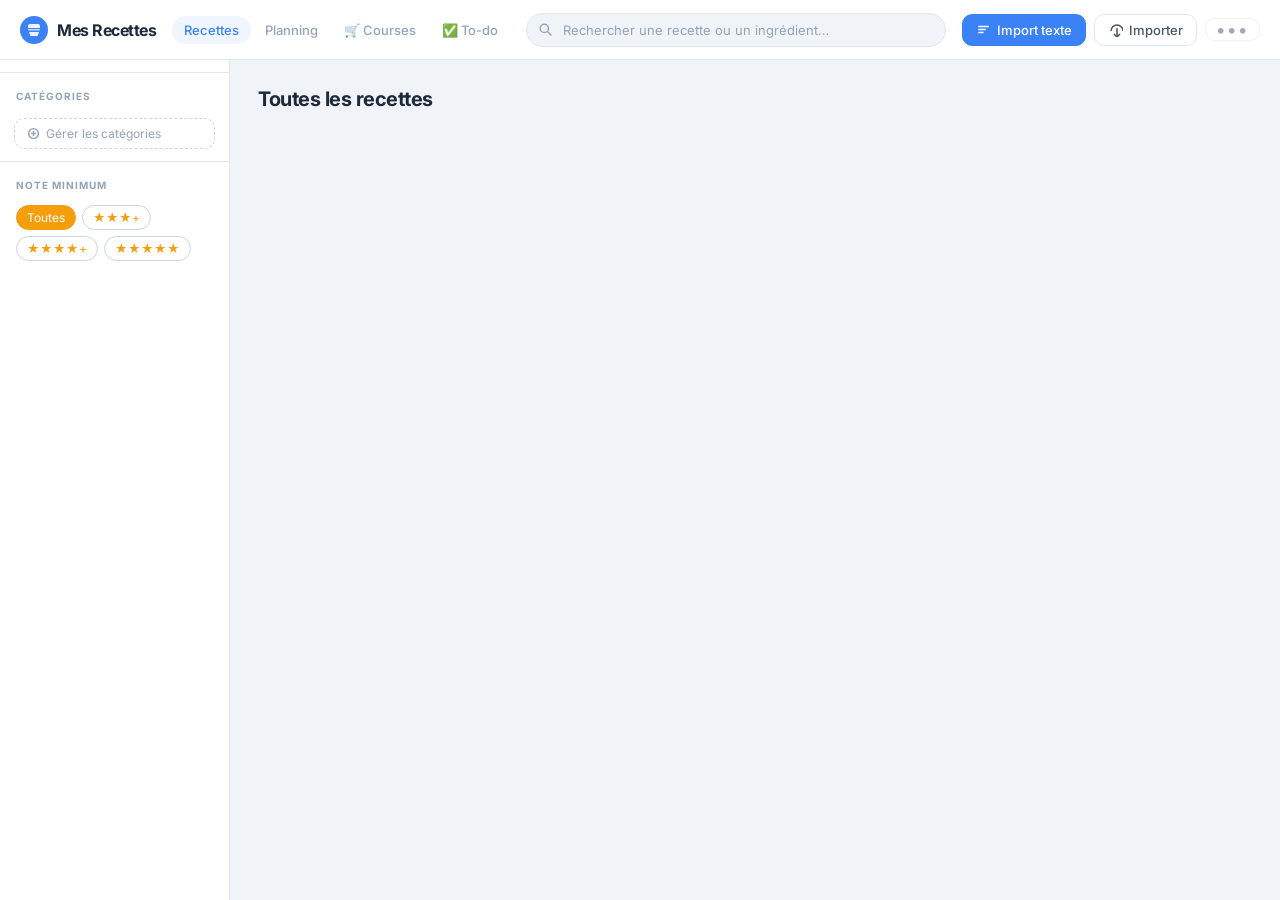
==== index.html @ 0745db47 "p" ====
<!DOCTYPE html>
<html lang="fr">
<head>
  <meta charset="UTF-8">
  <meta name="viewport" content="width=device-width, initial-scale=1.0, maximum-scale=1.0">
  <title>Mes Recettes</title>
  <link rel="icon" href="data:image/svg+xml,<svg xmlns='http://www.w3.org/2000/svg' viewBox='0 0 100 100'><text y='.9em' font-size='90'>🍪</text></svg>">
  <link rel="manifest" href="manifest.json">
  <meta name="theme-color" content="#f97316">
  <meta name="apple-mobile-web-app-capable" content="yes">
  <meta name="apple-mobile-web-app-title" content="Mes Recettes">
  <link rel="preconnect" href="https://fonts.googleapis.com">
  <link rel="preconnect" href="https://fonts.gstatic.com" crossorigin>
  <link href="https://fonts.googleapis.com/css2?family=Inter:ital,wght@0,300;0,400;0,500;0,600;0,700;1,400&display=swap" rel="stylesheet">
  <link rel="stylesheet" href="style.css">
</head>
<body>

<!-- ═══════════ HEADER ═══════════ -->
<header class="header">
  <button class="hamburger" id="sidebar-toggle" aria-label="Menu">
    <span></span><span></span><span></span>
  </button>

  <div class="header-brand">
    <div class="brand-logo">
      <svg viewBox="0 0 28 28" fill="none" xmlns="http://www.w3.org/2000/svg">
        <circle cx="14" cy="14" r="14" fill="#3B82F6"/>
        <path d="M8 10c0-1.1.9-2 2-2h8a2 2 0 0 1 2 2v2H8v-2z" fill="white" opacity=".9"/>
        <rect x="8" y="13" width="12" height="1.5" rx=".75" fill="white" opacity=".7"/>
        <path d="M9 16h10l-1.5 4H10.5L9 16z" fill="white" opacity=".9"/>
      </svg>
    </div>
    <span class="brand-name">Mes Recettes</span>
  </div>

  <nav class="header-nav">
    <button class="nav-tab active" data-view="recipes">Recettes</button>
    <button class="nav-tab" data-view="planner">Planning</button>
    <button class="nav-tab" data-view="shop">🛒 Courses</button>
    <button class="nav-tab" data-view="todo">✅ To-do</button>
  </nav>

  <div class="header-search">
    <svg class="search-ico" viewBox="0 0 20 20" fill="none" stroke="currentColor" stroke-width="2"><circle cx="8.5" cy="8.5" r="5.5"/><line x1="13" y1="13" x2="18" y2="18"/></svg>
    <input type="text" id="search-input" placeholder="Rechercher une recette ou un ingrédient…" autocomplete="off">
    <button class="search-clear" id="search-clear">✕</button>
  </div>

  <div class="header-actions">
    <!-- DESKTOP : Import texte en premier plan -->
    <button class="hbtn hbtn-primary hbtn-desktop" id="text-import-btn" onclick="openImportTab('text')" title="Importer via texte">
      <svg viewBox="0 0 20 20" fill="none" stroke="currentColor" stroke-width="2"><line x1="3" y1="6" x2="17" y2="6"/><line x1="3" y1="10" x2="13" y2="10"/><line x1="3" y1="14" x2="10" y2="14"/></svg>
      <span class="hbtn-label">Import texte</span>
    </button>
    <!-- Importer URL (secondaire desktop) -->
    <button class="hbtn hbtn-ghost hbtn-desktop hbtn-secondary" id="import-btn" title="Importer une recette">
      <svg viewBox="0 0 20 20" fill="none" stroke="currentColor" stroke-width="2"><polyline points="8 16 12 20 16 16"/><line x1="12" y1="8" x2="12" y2="20"/><path d="M20 12a8 8 0 1 0-16 0"/></svg>
      <span class="hbtn-label">Importer</span>
    </button>
    <!-- Menu "…" regroupant Export / Cloud / Courses / +Recette -->
    <div class="hbtn-more-wrap" id="hbtn-more-wrap">
      <button class="hbtn hbtn-ghost hbtn-secondary" id="more-btn" onclick="toggleMoreMenu()" title="Plus d'options">
        •••
      </button>
      <div class="hbtn-more-menu" id="hbtn-more-menu">
        <button onclick="exportRecipes(); closeMoreMenu()">📤 Exporter</button>
        <button id="sync-btn" onclick="forceSyncToCloud(); closeMoreMenu()">☁️ ↑ Envoyer cloud</button>
        <button id="load-cloud-btn" onclick="forceLoadFromCloud(); closeMoreMenu()">☁️ ↓ Charger cloud</button>
        <button onclick="openShop(); closeMoreMenu()">🛒 Liste de courses</button>
        <button id="add-btn" onclick="openAdd(); closeMoreMenu()">➕ Nouvelle recette</button>
      </div>
    </div>
    <!-- Badge courses (visible partout) -->
    <span class="cart-badge-standalone" id="cart-badge"></span>
  </div>
</header>

<!-- ═══════════ APP BODY ═══════════ -->
<div class="app-body">

  <div class="sidebar-overlay" id="sidebar-overlay"></div>

  <!-- SIDEBAR -->
  <aside class="sidebar" id="sidebar">
    <div class="sidebar-inner">

      <!-- Navigation mobile uniquement -->
      <section class="sidebar-section sidebar-mobile-nav">
        <div class="sidebar-section-title">Navigation</div>
        <ul class="filter-list">
          <li class="filter-item mobile-nav-item active" data-mobile-view="recipes">
            <span>🍽️</span><span class="fi-name">Recettes</span>
          </li>
          <li class="filter-item mobile-nav-item" data-mobile-view="planner">
            <span>📅</span><span class="fi-name">Planning</span>
          </li>
          <li class="filter-item mobile-nav-item" data-mobile-view="shop">
            <span>🛒</span><span class="fi-name">Courses</span>
          </li>
          <li class="filter-item mobile-nav-item" data-mobile-view="todo">
            <span>✅</span><span class="fi-name">To-do</span>
          </li>
        </ul>
        <div class="sidebar-mobile-actions">
          <button class="sidebar-action-btn" id="mobile-import-btn">
            <svg viewBox="0 0 20 20" fill="none" stroke="currentColor" stroke-width="2"><polyline points="8 16 12 20 16 16"/><line x1="12" y1="8" x2="12" y2="20"/><path d="M20 12a8 8 0 1 0-16 0"/></svg>
            Importer des recettes
          </button>
          <button class="sidebar-action-btn" id="mobile-export-btn">
            <svg viewBox="0 0 20 20" fill="none" stroke="currentColor" stroke-width="2"><polyline points="8 4 12 0 16 4"/><line x1="12" y1="0" x2="12" y2="12"/><path d="M20 12v6a2 2 0 0 1-2 2H2a2 2 0 0 1-2-2v-6"/></svg>
            Exporter mes recettes
          </button>
        </div>
      </section>

      <section class="sidebar-section">
        <div class="sidebar-section-title">Catégories</div>
        <ul class="filter-list" id="cat-list"></ul>
        <button class="manage-cats-btn" id="manage-cats-btn">
          <svg viewBox="0 0 16 16" fill="none" stroke="currentColor" stroke-width="1.8"><circle cx="8" cy="8" r="6"/><line x1="8" y1="5" x2="8" y2="11"/><line x1="5" y1="8" x2="11" y2="8"/></svg>
          Gérer les catégories
        </button>
      </section>

      <section class="sidebar-section" id="tags-section" style="display:none">
        <div class="sidebar-section-title">Tags</div>
        <div class="tag-cloud" id="tag-cloud"></div>
      </section>

      <section class="sidebar-section">
        <div class="sidebar-section-title">Note minimum</div>
        <div class="rating-filter" id="rating-filter">
          <button class="rf-btn active" data-min="0">Toutes</button>
          <button class="rf-btn" data-min="3">★★★+</button>
          <button class="rf-btn" data-min="4">★★★★+</button>
          <button class="rf-btn" data-min="5">★★★★★</button>
        </div>
      </section>

    </div>
  </aside>

  <!-- MAIN -->
  <main class="main" id="main">

    <div id="view-recipes">
      <div class="quick-filter-strip" id="quick-filter-strip"></div>
      <div class="main-topbar">
        <h2 id="page-title">Toutes les recettes</h2>
        <span class="results-info" id="results-info"></span>
      </div>
      <div class="recipe-grid" id="grid"></div>
    </div>

    <div id="view-planner" style="display:none">
      <div class="planner-topbar">
        <button class="planner-nav-btn" id="planner-prev">‹</button>
        <h2 id="planner-week-label"></h2>
        <button class="planner-nav-btn" id="planner-next">›</button>
        <button class="btn btn-sm btn-ghost" id="planner-today">Aujourd'hui</button>
      </div>
      <div class="planner-scroll">
        <div class="planner-grid" id="planner-grid"></div>
      </div>
    </div>

    <!-- VUE LISTE DE COURSES -->
    <div id="view-shop" style="display:none">
      <div class="main-topbar shop-topbar">
        <h2>🛒 Liste de courses</h2>
        <div class="shop-topbar-actions">
          <button class="btn btn-sm btn-danger-ghost" onclick="deleteCheckedShopItems()">🗑️ Cochés</button>
          <button class="btn btn-sm btn-outline" onclick="openShopping()">📋 Depuis recettes</button>
        </div>
      </div>
      <div class="shop-add-row">
        <input type="text" id="shop-add-input" placeholder="Ajouter un article…" autocomplete="off">
        <select id="shop-add-aisle" class="shop-aisle-select">
          <option value="auto">🔍 Auto</option>
        </select>
        <button class="btn btn-primary" onclick="addShopItem()">Ajouter</button>
      </div>
      <div id="shop-items-list"></div>
    </div>

    <!-- VUE TO-DO PARTAGÉE -->
    <!-- VUE RÉGLAGES -->
    <div id="view-settings" style="display:none">
      <div class="main-topbar"><h2>Réglages</h2></div>
      <div class="settings-view">

        <div class="settings-section">
          <div class="settings-section-title">Recettes</div>
          <button class="settings-row" onclick="openImportTab('url')">
            <span class="settings-row-icon">🔗</span>
            <span class="settings-row-text">
              <span class="settings-row-label">Importer via URL</span>
              <span class="settings-row-desc">Instagram, sites de recettes…</span>
            </span>
            <span class="settings-row-arrow">›</span>
          </button>
          <button class="settings-row" onclick="openImportTab('text')">
            <span class="settings-row-icon">📋</span>
            <span class="settings-row-text">
              <span class="settings-row-label">Importer via texte</span>
              <span class="settings-row-desc">Coller une recette manuellement</span>
            </span>
            <span class="settings-row-arrow">›</span>
          </button>
          <button class="settings-row" onclick="openImportTab('todo')">
            <span class="settings-row-icon">📌</span>
            <span class="settings-row-text">
              <span class="settings-row-label">À importer</span>
              <span class="settings-row-desc">URLs sauvegardées pour plus tard</span>
            </span>
            <span class="settings-row-arrow">›</span>
          </button>
          <button class="settings-row" onclick="exportRecipes()">
            <span class="settings-row-icon">📤</span>
            <span class="settings-row-text">
              <span class="settings-row-label">Exporter mes recettes</span>
              <span class="settings-row-desc">Sauvegarde en JSON</span>
            </span>
            <span class="settings-row-arrow">›</span>
          </button>
        </div>

        <div class="settings-section">
          <div class="settings-section-title">Courses</div>
          <button class="settings-row" onclick="switchView('shop')">
            <span class="settings-row-icon">🛒</span>
            <span class="settings-row-text">
              <span class="settings-row-label">Liste de courses</span>
              <span class="settings-row-desc">Gérer mes articles</span>
            </span>
            <span class="settings-row-arrow">›</span>
          </button>
        </div>

        <div class="settings-section">
          <div class="settings-section-title">Synchronisation</div>
          <button class="settings-row" onclick="forceSyncToCloud()">
            <span class="settings-row-icon">☁️</span>
            <span class="settings-row-text">
              <span class="settings-row-label">Envoyer vers le cloud</span>
              <span class="settings-row-desc">Pousser mes données sur tous les appareils</span>
            </span>
            <span class="settings-row-arrow">›</span>
          </button>
          <button class="settings-row" onclick="forceLoadFromCloud()">
            <span class="settings-row-icon">📥</span>
            <span class="settings-row-text">
              <span class="settings-row-label">Charger depuis le cloud</span>
              <span class="settings-row-desc">Récupérer la dernière version synchronisée</span>
            </span>
            <span class="settings-row-arrow">›</span>
          </button>
        </div>

        <div class="settings-section">
          <div class="settings-section-title">Personnalisation</div>
          <button class="settings-row" onclick="openCategoryManager()">
            <span class="settings-row-icon">🏷️</span>
            <span class="settings-row-text">
              <span class="settings-row-label">Gérer les catégories</span>
              <span class="settings-row-desc">Ajouter, modifier, supprimer</span>
            </span>
            <span class="settings-row-arrow">›</span>
          </button>
        </div>

        <div class="settings-section">
          <div class="settings-section-title">Maison secondaire</div>
          <button class="settings-row" onclick="switchView('maison')">
            <span class="settings-row-icon">🏡</span>
            <span class="settings-row-text">
              <span class="settings-row-label">Inventaire</span>
              <span class="settings-row-desc">Photos et contenu de chaque pièce</span>
            </span>
            <span class="settings-row-arrow">›</span>
          </button>
        </div>

        <div class="settings-section">
          <div class="settings-section-title">Partage</div>
          <button class="settings-row" onclick="copyReadOnlyLink()">
            <span class="settings-row-icon">👁️</span>
            <span class="settings-row-text">
              <span class="settings-row-label">Lien lecture seule</span>
              <span class="settings-row-desc">Partager sans droits de modification</span>
            </span>
            <span class="settings-row-arrow">›</span>
          </button>
        </div>

        <div class="settings-section">
          <div class="settings-section-title">Notifications</div>
          <div class="settings-row settings-row-toggle">
            <span class="settings-row-icon">🔔</span>
            <span class="settings-row-text">
              <span class="settings-row-label">Activer les notifications</span>
              <span class="settings-row-desc" id="notif-desc">Rappels planning et to-do</span>
            </span>
            <label class="toggle-switch">
              <input type="checkbox" id="notif-toggle" onchange="toggleNotifications(this.checked)">
              <span class="toggle-slider"></span>
            </label>
          </div>
        </div>

      </div>
    </div>

    <!-- VUE TO-DO MULTI-LISTES -->
    <div id="view-todo" style="display:none">
      <div id="todo-container"></div>
    </div>

    <!-- VUE MAISON SECONDAIRE -->
    <div id="view-maison" style="display:none">
      <div id="maison-container"></div>
    </div>

  </main>
</div>


<!-- ═══════════ MODAL : AJOUT / ÉDITION ═══════════ -->
<div class="overlay" id="ov-edit">
  <div class="modal modal-wide">
    <div class="modal-head">
      <h2 id="edit-modal-title">Nouvelle recette</h2>
      <button class="close-btn" onclick="closeModal('ov-edit')">✕</button>
    </div>
    <div class="modal-body">
      <input type="hidden" id="f-id">

      <div class="form-group" style="margin-bottom:14px">
        <label>Nom de la recette *</label>
        <input type="text" id="f-name" placeholder="Ex : Fondant au chocolat">
      </div>

      <div class="form-2col">
        <div class="form-group">
          <label>Catégorie *</label>
          <select id="f-cat"><option value="">— Choisir —</option></select>
        </div>
        <div class="form-group">
          <label>Note</label>
          <div class="star-picker" id="f-rating" data-val="0">
            <span class="sp-star" data-v="1">★</span><span class="sp-star" data-v="2">★</span>
            <span class="sp-star" data-v="3">★</span><span class="sp-star" data-v="4">★</span>
            <span class="sp-star" data-v="5">★</span>
          </div>
        </div>
      </div>

      <div class="form-3col">
        <div class="form-group">
          <label>Préparation (min)</label>
          <input type="number" id="f-preptime" min="0" placeholder="15">
        </div>
        <div class="form-group">
          <label>Cuisson (min)</label>
          <input type="number" id="f-cooktime" min="0" placeholder="30">
        </div>
        <div class="form-group">
          <label>Portions</label>
          <input type="number" id="f-portions" min="1" placeholder="4">
        </div>
      </div>

      <div class="form-group" style="margin-bottom:14px">
        <label>Tags <span class="hint">(Entrée pour valider)</span></label>
        <div class="tag-input-wrap" id="tag-input-wrap">
          <div class="tag-chips" id="tag-chips"></div>
          <input type="text" id="f-tag-input" placeholder="rapide, sans gluten, batch cooking…">
        </div>
      </div>

      <div class="form-2col">
        <div class="form-group">
          <label>URL de la photo</label>
          <div class="photo-url-row">
            <input type="text" id="f-photo-url" placeholder="https://…">
            <button type="button" class="btn-gen-photo" id="gen-photo-btn" onclick="generatePhotoForForm()" title="Générer une photo automatiquement">
              <svg viewBox="0 0 20 20" fill="none" stroke="currentColor" stroke-width="2"><circle cx="10" cy="10" r="8"/><path d="M6 10c0-2.2 1.8-4 4-4s4 1.8 4 4-1.8 4-4 4"/><circle cx="10" cy="10" r="1.5" fill="currentColor" stroke="none"/></svg>
              Générer
            </button>
          </div>
        </div>
        <div class="form-group">
          <label>Uploader une photo</label>
          <input type="file" id="f-photo-file" accept="image/*">
        </div>
      </div>
      <div id="photo-preview-wrap" style="display:none;margin-bottom:14px">
        <img id="photo-preview" src="" alt="Aperçu" style="max-height:130px;border-radius:8px;border:1px solid var(--border)">
      </div>

      <div class="form-group">
        <label>URL de la recette</label>
        <input type="text" id="f-source-ref" placeholder="https://…">
      </div>

      <div class="form-section">
        <div class="section-header">
          <span class="section-label">Ingrédients</span>
          <button type="button" class="btn btn-sm btn-outline" onclick="addIngRow()">+ Ajouter</button>
        </div>
        <div class="ing-header">
          <span>Qté</span><span>Unité</span><span>Ingrédient</span><span>Rayon</span><span></span>
        </div>
        <div id="ing-rows"></div>
      </div>

      <div class="form-section">
        <div class="section-label">Préparation</div>
        <textarea id="f-instructions" rows="5" placeholder="Étapes de préparation…"></textarea>
      </div>

      <div class="form-section">
        <div class="section-label">Notes personnelles</div>
        <textarea id="f-notes" rows="3" placeholder="Astuces, avis, variantes…"></textarea>
      </div>
    </div>
    <div class="modal-foot">
      <button class="btn btn-danger-ghost" id="edit-del-btn" onclick="deleteCurrentRecipe()" style="display:none">Supprimer</button>
      <div class="foot-r">
        <button class="btn btn-ghost" onclick="closeModal('ov-edit')">Annuler</button>
        <button id="save-recipe-btn" class="btn btn-primary" onclick="saveRecipe()">Enregistrer</button>
      </div>
    </div>
  </div>
</div>


<!-- ═══════════ MODAL : DÉTAIL ═══════════ -->
<div class="overlay" id="ov-detail">
  <div class="modal modal-xl">
    <div class="detail-photo-header" id="d-photo-header">
      <div class="detail-photo-overlay">
        <div class="detail-photo-actions">
          <button class="btn btn-sm btn-glass" id="d-cart-btn" onclick="toggleCart()">Ajouter à la liste</button>
          <button class="btn btn-sm btn-glass" onclick="editDetailRecipe()">Modifier</button>
          <button class="close-btn close-glass" onclick="closeModal('ov-detail')">✕</button>
        </div>
        <div class="detail-photo-title">
          <span class="cat-pill" id="d-cat-pill"></span>
          <h2 id="d-name"></h2>
          <div class="detail-stars" id="d-stars"></div>
        </div>
      </div>
    </div>
    <div class="modal-body">
      <div class="detail-meta-row">
        <span class="dmeta" id="d-source"></span>
        <span class="dmeta" id="d-times"></span>
        <span class="dmeta" id="d-portions"></span>
        <div class="detail-tags" id="d-tags"></div>
      </div>
      <div class="detail-body">
        <div class="detail-ings-col">
          <h3>Ingrédients</h3>
          <ul id="d-ing-list"></ul>
        </div>
        <div class="detail-instruct-col">
          <h3>Préparation</h3>
          <div id="d-instructions"></div>
        </div>
      </div>
      <div id="d-notes-section" class="detail-notes">
        <h3>Notes</h3>
        <p id="d-notes"></p>
      </div>
      <div class="detail-updated" id="d-updated"></div>
    </div>
  </div>
</div>


<!-- ═══════════ MODAL : LISTE DE COURSES ═══════════ -->
<div class="overlay" id="ov-shop">
  <div class="modal modal-wide">
    <div class="modal-head">
      <h2>Liste de courses</h2>
      <button class="close-btn" onclick="closeModal('ov-shop')">✕</button>
    </div>
    <div class="modal-body">
      <div id="shop-step-1">
        <p class="shop-hint">Sélectionnez les recettes à inclure :</p>
        <div id="shop-picker"></div>
      </div>
      <div id="shop-step-2" style="display:none">
        <div class="shop-result-head">
          <button class="btn btn-sm btn-ghost" onclick="showShopStep(1)">← Modifier la sélection</button>
          <button class="btn btn-sm btn-outline" onclick="window.print()">Imprimer</button>
        </div>
        <div id="shop-aisle-list"></div>
      </div>
    </div>
    <div class="modal-foot">
      <button class="btn btn-ghost" onclick="closeModal('ov-shop')">Fermer</button>
      <button class="btn btn-primary" id="shop-generate-btn" onclick="generateShoppingList()">Générer la liste →</button>
    </div>
  </div>
</div>


<!-- ═══════════ MODAL : IMPORT ═══════════ -->
<div class="overlay" id="ov-import">
  <div class="modal">
    <div class="modal-head">
      <h2>Importer une recette</h2>
      <button class="close-btn" onclick="closeModal('ov-import')">✕</button>
    </div>
    <div class="modal-body">
      <div class="import-tabs">
        <button class="import-tab active" data-tab="url">🔗 URL</button>
        <button class="import-tab" data-tab="text">📋 Texte</button>
        <button class="import-tab" data-tab="todo">📌 À importer</button>
        <button class="import-tab" data-tab="file">📂 JSON</button>
      </div>

      <div id="import-tab-url">
        <div class="url-import-wrap">
          <p class="url-import-desc">Collez une ou plusieurs URLs (une par ligne) pour les importer automatiquement avec leurs photos.</p>
          <textarea id="import-url-input" rows="4" placeholder="https://www.healthyfoodcreation.fr/recette-1/
https://www.healthyfoodcreation.fr/recette-2/
https://www.instagram.com/p/…"></textarea>

          <div class="url-import-defaults">
            <div class="url-import-default-field">
              <label>Catégorie par défaut</label>
              <select id="import-default-cat">
                <option value="">Garder celle détectée</option>
              </select>
            </div>
            <div class="url-import-default-field">
              <label>Tags à ajouter</label>
              <input type="text" id="import-default-tags" placeholder="ex : rapide, batch cooking, hiver">
            </div>
          </div>

          <button class="btn btn-primary" id="import-url-btn" onclick="doUrlImport()">Importer</button>
          <p class="url-import-hint">✓ Sites de recettes (JSON-LD)  ·  ✓ Instagram (photo + légende)  ·  ✓ TikTok  ·  ✓ Import en masse</p>
        </div>
        <div id="url-import-status"></div>
      </div>

      <div id="import-tab-file" style="display:none">
        <div class="file-drop-zone" id="file-drop-zone">
          <div class="fdz-icon">📂</div>
          <p>Glissez un fichier <strong>.json</strong> ici</p>
          <p class="fdz-or">— ou —</p>
          <label class="btn btn-outline btn-sm" for="import-file-input" style="cursor:pointer">Choisir un fichier</label>
          <input type="file" id="import-file-input" accept=".json,application/json" style="display:none">
          <p class="fdz-filename" id="fdz-filename"></p>
        </div>
        <div style="margin-top:12px;text-align:right">
          <button class="btn btn-primary" id="json-import-btn" onclick="doImport()">Importer le fichier JSON</button>
        </div>
      </div>
      <div id="import-tab-text" style="display:none">
        <div class="text-import-wrap">
          <p class="url-import-desc">Optionnel : <strong>1ère ligne</strong> = URL de la recette, puis <strong>ligne vide</strong>, puis le titre, puis <strong>ligne vide</strong>, les ingrédients (un par ligne), puis <strong>ligne vide</strong>, la préparation.</p>
          <textarea id="import-text-input" rows="12" spellcheck="false" placeholder="Pancakes moelleux

200g de farine
2 œufs
250ml de lait
1 sachet de levure
30g de beurre
1 pincée de sel

Mélanger la farine, la levure et le sel dans un saladier.
Ajouter les œufs et le lait progressivement.
Faire cuire dans une poêle beurrée 2 min de chaque côté."></textarea>
          <button class="btn btn-primary" id="import-text-btn" onclick="doTextImport()">Extraire et importer</button>
        </div>
        <div id="text-import-status"></div>
      </div>
      <div id="import-tab-todo" style="display:none">
        <div class="todo-tab-wrap">
          <div id="last-import-date" class="last-import-info"></div>
          <p class="url-import-desc">Enregistrez des URLs à importer plus tard. Revenez quand vous voulez pour les importer une par une.</p>
          <div class="todo-add-row">
            <textarea id="todo-url-input" rows="2" placeholder="https://www.marmiton.org/recette/…&#10;https://www.750g.com/…" spellcheck="false"></textarea>
            <button class="btn btn-primary btn-sm" onclick="addToUrlTodo()">+ Ajouter</button>
          </div>
          <div id="url-todo-list"></div>
        </div>
      </div>
      <div class="import-error" id="import-error"></div>
    </div>
    <div class="modal-foot">
      <button class="btn btn-ghost" onclick="closeModal('ov-import')">Fermer</button>
    </div>
  </div>
</div>


<!-- ═══════════ MODAL : PLANNER PICKER ═══════════ -->
<div class="overlay" id="ov-picker">
  <div class="modal">
    <div class="modal-head">
      <h2>Choisir une recette</h2>
      <button class="close-btn" onclick="closeModal('ov-picker')">✕</button>
    </div>
    <div class="modal-body">
      <input type="text" id="picker-search" placeholder="Rechercher…" style="margin-bottom:12px">
      <div id="picker-list"></div>
    </div>
  </div>
</div>


<!-- ═══════════ MODAL : GÉRER LES CATÉGORIES ═══════════ -->
<div class="overlay" id="ov-categories">
  <div class="modal">
    <div class="modal-head">
      <h2>Gérer les catégories</h2>
      <button class="close-btn" onclick="closeModal('ov-categories')">✕</button>
    </div>
    <div class="modal-body">
      <p class="shop-hint">Les catégories par défaut ne peuvent pas être supprimées.</p>
      <div id="cat-manager-list"></div>
      <div class="cat-add-form">
        <div class="cat-add-title">Nouvelle catégorie</div>
        <div class="form-3col">
          <div class="form-group">
            <label>Emoji</label>
            <div class="emoji-input-wrap">
              <input type="text" id="new-cat-emoji" placeholder="🍲" maxlength="4" readonly>
              <button type="button" id="emoji-picker-btn" class="btn-emoji-pick" onclick="toggleEmojiPicker()" title="Choisir un emoji">🔍</button>
            </div>
          </div>
          <div class="form-group" style="grid-column:span 2">
            <label>Nom</label>
            <input type="text" id="new-cat-label" placeholder="Ex : Brunch">
          </div>
        </div>
        <button class="btn btn-primary btn-sm" onclick="addCustomCategory()" style="margin-top:4px">+ Ajouter</button>
      </div>
    </div>
    <div class="modal-foot">
      <div class="foot-r">
        <button class="btn btn-primary" onclick="closeModal('ov-categories')">Fermer</button>
      </div>
    </div>
  </div>
</div>


<!-- ═══════════ FAB ═══════════ -->
<button class="fab" id="fab-add" onclick="openImportTab('todo')" title="URLs à importer">📌</button>

<!-- ═══════════ PULL-TO-REFRESH ═══════════ -->
<div class="ptr-indicator" id="ptr-indicator">
  <svg viewBox="0 0 24 24" fill="none" stroke="currentColor" stroke-width="2.5"><path d="M21 12a9 9 0 1 1-9-9c2.4 0 4.6.9 6.3 2.4"/><polyline points="21 3 21 9 15 9"/></svg>
</div>

<!-- ═══════════ BOTTOM NAV (mobile) ═══════════ -->
<nav class="bottom-nav" id="bottom-nav">
  <button class="bnav-tab active" data-view="recipes">
    <span class="bnav-icon">🍽️</span>
    <span class="bnav-label">Recettes</span>
  </button>
  <button class="bnav-tab" data-view="planner">
    <span class="bnav-icon">📅</span>
    <span class="bnav-label">Planning</span>
  </button>
  <button class="bnav-tab" data-view="todo">
    <span class="bnav-icon">✅</span>
    <span class="bnav-label">To-do</span>
  </button>
  <button class="bnav-tab" data-view="shop">
    <span class="bnav-icon">🛒</span>
    <span class="bnav-label">Courses</span>
  </button>
  <button class="bnav-tab" data-view="settings">
    <span class="bnav-icon">⚙️</span>
    <span class="bnav-label">Réglages</span>
  </button>
</nav>

<div id="toasts"></div>
<script src="https://www.gstatic.com/firebasejs/10.12.0/firebase-app-compat.js"></script>
<script src="https://www.gstatic.com/firebasejs/10.12.0/firebase-firestore-compat.js"></script>
<script src="https://www.gstatic.com/firebasejs/10.12.0/firebase-storage-compat.js"></script>
<script src="app.js"></script>
</body>
</html>
---- style.css ----
/* ═══════════════════════════════════════════════════════
   MES RECETTES — style.css  v3
   Design : clean, professionnel, inspiré Alan.com
═══════════════════════════════════════════════════════ */

/* ── TOKENS ──────────────────────────────────────────── */
:root {
  --bg:          #F0F4F8;
  --surface:     #FFFFFF;
  --surface-2:   #F8FAFC;
  --border:      #E2E8F0;
  --border-2:    #CBD5E1;

  --text-1:      #1E293B;
  --text-2:      #475569;
  --text-3:      #94A3B8;

  --primary:     #3B82F6;
  --primary-dk:  #2563EB;
  --primary-bg:  #EFF6FF;
  --primary-bdr: #BFDBFE;

  --green:       #10B981;
  --green-dk:    #059669;
  --green-bg:    #ECFDF5;

  --gold:        #F59E0B;
  --gold-bg:     #FFFBEB;

  --danger:      #EF4444;
  --danger-bg:   #FEF2F2;

  --header-h:    60px;
  --sidebar-w:   230px;

  --radius-s:    5px;
  --radius:      10px;
  --radius-l:    14px;
  --radius-xl:   18px;

  --shadow-s:    0 1px 3px rgba(15,23,42,.06), 0 1px 2px rgba(15,23,42,.04);
  --shadow:      0 4px 16px rgba(15,23,42,.07), 0 1px 4px rgba(15,23,42,.04);
  --shadow-l:    0 20px 40px rgba(15,23,42,.11), 0 4px 8px rgba(15,23,42,.06);

  --transition:  .15s ease;
}

/* ── BASE ─────────────────────────────────────────────── */
*, *::before, *::after { box-sizing: border-box; margin: 0; padding: 0; }
html { height: 100%; }
body {
  font-family: 'Inter', 'Segoe UI', system-ui, sans-serif;
  background: var(--bg); color: var(--text-1);
  font-size: 14px; line-height: 1.5; height: 100%;
  -webkit-font-smoothing: antialiased;
}
a { color: var(--primary); text-decoration: none; }
a:hover { text-decoration: underline; }
button { font-family: inherit; cursor: pointer; }

/* ── HEADER ───────────────────────────────────────────── */
.header {
  position: sticky; top: 0; z-index: 200;
  height: var(--header-h);
  background: var(--surface);
  border-bottom: 1px solid var(--border);
  display: flex; align-items: center; gap: 16px;
  padding: 0 20px;
}

.hamburger {
  display: none; flex-direction: column; justify-content: center;
  gap: 4px; width: 36px; height: 36px; border: none;
  background: none; padding: 6px; border-radius: var(--radius-s);
  flex-shrink: 0; transition: background var(--transition);
}
.hamburger:hover { background: var(--bg); }
.hamburger span {
  display: block; width: 18px; height: 1.5px;
  background: var(--text-2); border-radius: 2px; transition: all .2s ease;
}

.header-brand {
  display: flex; align-items: center; gap: 9px; flex-shrink: 0;
}
.brand-logo { width: 28px; height: 28px; flex-shrink: 0; }
.brand-name {
  font-size: 16px; font-weight: 700; color: var(--text-1);
  letter-spacing: -.03em; white-space: nowrap;
}

.header-nav {
  display: flex; gap: 2px; flex-shrink: 0;
}
.nav-tab {
  padding: 6px 12px; border-radius: 20px; border: none;
  font-size: 13px; font-weight: 500; color: var(--text-3);
  background: transparent; transition: all var(--transition);
  white-space: nowrap;
}
.nav-tab:hover { background: var(--bg); color: var(--text-2); }
.nav-tab.active { background: var(--primary-bg); color: var(--primary); }

.header-search {
  flex: 1; max-width: 440px; position: relative; display: flex; align-items: center;
}
.search-ico {
  position: absolute; left: 12px; width: 15px; height: 15px;
  color: var(--text-3); pointer-events: none; flex-shrink: 0;
}
#search-input {
  width: 100%; padding: 8px 32px 8px 36px;
  background: var(--bg); border: 1.5px solid var(--border);
  border-radius: 20px; color: var(--text-1); font-size: 13px;
  transition: all var(--transition);
}
#search-input::placeholder { color: var(--text-3); }
#search-input:focus { outline: none; border-color: var(--primary); background: var(--surface); box-shadow: 0 0 0 3px var(--primary-bg); }
.search-clear {
  position: absolute; right: 10px; background: none; border: none;
  color: var(--text-3); font-size: 12px; padding: 2px 4px; display: none;
}
.search-clear:hover { color: var(--text-1); }

.header-actions { display: flex; align-items: center; gap: 8px; margin-left: auto; flex-shrink: 0; }

.hbtn {
  display: inline-flex; align-items: center; gap: 6px;
  padding: 7px 13px; border-radius: var(--radius); border: 1.5px solid transparent;
  font-size: 13px; font-weight: 500; transition: all var(--transition);
}
.hbtn svg { width: 15px; height: 15px; flex-shrink: 0; }
.hbtn-ghost {
  background: var(--surface); color: var(--text-2);
  border-color: var(--border); position: relative;
}
.hbtn-ghost:hover { background: var(--bg); border-color: var(--border-2); }
.hbtn-primary { background: var(--primary); color: #fff; border-color: var(--primary); }
.hbtn-primary:hover { background: var(--primary-dk); border-color: var(--primary-dk); }

.cart-badge {
  display: none; background: var(--danger); color: #fff;
  font-size: 10px; font-weight: 700; border-radius: 50%;
  min-width: 16px; height: 16px; padding: 0 3px;
  align-items: center; justify-content: center;
  position: absolute; top: -5px; right: -5px;
}
.cart-badge.visible { display: inline-flex; }
.hbtn-label { /* hidden on small screens via media query */ }

/* ── APP BODY ─────────────────────────────────────────── */
.app-body {
  display: flex;
  height: calc(100vh - var(--header-h));
  overflow: hidden;
}

/* ── SIDEBAR OVERLAY (mobile) ──────────────────────────── */
.sidebar-overlay {
  display: none; position: fixed; inset: 0; z-index: 150;
  background: rgba(15,23,42,.4); backdrop-filter: blur(2px);
}
.sidebar-overlay.visible { display: block; }

/* ── SIDEBAR ──────────────────────────────────────────── */
.sidebar {
  width: var(--sidebar-w); flex-shrink: 0;
  background: var(--surface);
  border-right: 1px solid var(--border);
  overflow-y: auto; transition: transform .25s ease;
}
.sidebar-inner { padding: 8px 0 32px; }

.sidebar-section { padding: 8px 0; }
.sidebar-section + .sidebar-section { border-top: 1px solid var(--border); margin-top: 4px; padding-top: 12px; }
.sidebar-section-title {
  font-size: 10px; font-weight: 700; letter-spacing: .1em;
  text-transform: uppercase; color: var(--text-3);
  padding: 4px 16px 8px;
}

.filter-list { list-style: none; }
.filter-item {
  display: flex; align-items: center; gap: 8px;
  padding: 8px 16px; cursor: pointer; font-size: 13px;
  transition: all var(--transition); border-left: 2.5px solid transparent;
  color: var(--text-2);
}
.filter-item:hover { background: var(--bg); color: var(--text-1); }
.filter-item.active {
  background: var(--primary-bg); border-left-color: var(--primary);
  color: var(--primary); font-weight: 600;
}
.fi-name { flex: 1; }
.fi-count {
  font-size: 10px; font-weight: 700; color: var(--text-3);
  background: var(--bg); border-radius: 10px; padding: 1px 6px;
  min-width: 20px; text-align: center;
}
.filter-item.active .fi-count { background: var(--primary); color: #fff; }

.manage-cats-btn {
  display: flex; align-items: center; gap: 6px;
  margin: 6px 14px 0;
  padding: 7px 12px; width: calc(100% - 28px);
  border: 1.5px dashed var(--border-2); border-radius: var(--radius);
  background: none; font-size: 12px; color: var(--text-3);
  font-family: inherit; transition: all var(--transition);
}
.manage-cats-btn svg { width: 13px; height: 13px; }
.manage-cats-btn:hover { border-color: var(--primary); color: var(--primary); background: var(--primary-bg); }

.tag-cloud { display: flex; flex-wrap: wrap; gap: 6px; padding: 4px 16px 8px; }
.tag-chip-filter {
  padding: 3px 10px; border-radius: 20px; font-size: 12px;
  border: 1.5px solid var(--border-2); background: var(--surface);
  color: var(--text-2); cursor: pointer; transition: all var(--transition);
}
.tag-chip-filter:hover { border-color: var(--primary); color: var(--primary); background: var(--primary-bg); }
.tag-chip-filter.active { background: var(--primary); color: #fff; border-color: var(--primary); }

.rating-filter { display: flex; flex-wrap: wrap; gap: 6px; padding: 4px 16px 8px; }
.rf-btn {
  padding: 4px 10px; border-radius: 20px; font-size: 12px;
  border: 1.5px solid var(--border-2); background: var(--surface);
  color: var(--gold); cursor: pointer; transition: all var(--transition);
}
.rf-btn:hover { border-color: var(--gold); background: var(--gold-bg); }
.rf-btn.active { background: var(--gold); color: #fff; border-color: var(--gold); }

/* ── MAIN ─────────────────────────────────────────────── */
.main { flex: 1; overflow-y: auto; padding: 24px 28px; }

.main-topbar {
  display: flex; align-items: baseline; gap: 12px; margin-bottom: 22px;
}
.main-topbar h2 { font-size: 20px; font-weight: 700; letter-spacing: -.025em; color: var(--text-1); }
.results-info { font-size: 13px; color: var(--text-3); }

/* ── RECIPE GRID ──────────────────────────────────────── */
.recipe-grid {
  display: grid;
  grid-template-columns: repeat(auto-fill, minmax(240px, 1fr));
  gap: 16px;
}

/* ── RECIPE CARD ──────────────────────────────────────── */
.card {
  background: var(--surface); border-radius: var(--radius-l);
  border: 1px solid var(--border); box-shadow: var(--shadow-s);
  overflow: hidden; cursor: pointer; position: relative;
  transition: box-shadow var(--transition), transform var(--transition);
}
.card:hover { box-shadow: var(--shadow); transform: translateY(-2px); }
.card.in-cart { border-color: var(--green); box-shadow: 0 0 0 2.5px rgba(16,185,129,.15); }

.card-photo {
  height: 160px;
  background-size: cover; background-position: center;
  position: relative;
}
.card-photo-placeholder {
  height: 160px; position: relative;
  display: flex; align-items: center; justify-content: center;
  overflow: hidden;
}
.card-photo-placeholder img {
  width: 100%; height: 100%; object-fit: cover; display: block;
}

.card-photo-cat {
  position: absolute; top: 10px; left: 10px; z-index: 1;
}
.card-cart-btn {
  position: absolute; bottom: 10px; right: 10px; z-index: 2;
  width: 30px; height: 30px; border-radius: 50%;
  background: rgba(255,255,255,.92); border: 1px solid rgba(0,0,0,.08);
  display: flex; align-items: center; justify-content: center;
  font-size: 15px; transition: all var(--transition);
  box-shadow: var(--shadow-s);
}
.card-cart-btn:hover { transform: scale(1.1); background: #fff; }
.card.in-cart .card-cart-btn { background: var(--green-bg); border-color: var(--green); }

/* Delete button on card */
.card-del-btn {
  position: absolute; top: 10px; right: 10px; z-index: 3;
  width: 26px; height: 26px; border-radius: 50%;
  background: rgba(255,255,255,.9); border: 1px solid rgba(0,0,0,.07);
  display: flex; align-items: center; justify-content: center;
  font-size: 11px; color: var(--text-3);
  transition: all var(--transition); box-shadow: var(--shadow-s);
  opacity: 0;
}
.card:hover .card-del-btn { opacity: 1; }
.card-del-btn:hover { background: var(--danger-bg); border-color: var(--danger); color: var(--danger); transform: scale(1.1); }

.card-body { padding: 12px 14px 14px; }
.card-name {
  font-size: 14px; font-weight: 700; line-height: 1.35;
  margin-bottom: 5px; letter-spacing: -.015em; color: var(--text-1);
}
.card-meta {
  display: flex; align-items: center; gap: 10px;
  font-size: 12px; color: var(--text-3); margin-bottom: 7px; flex-wrap: wrap;
}
.card-stars { color: var(--gold); font-size: 12px; letter-spacing: -.05em; }
.card-ings { font-size: 11.5px; color: var(--text-3); line-height: 1.4; }
.card-tags { display: flex; gap: 4px; flex-wrap: wrap; margin-top: 8px; }
.mini-tag {
  font-size: 10.5px; padding: 2px 7px; border-radius: 20px;
  background: var(--bg); color: var(--text-2); border: 1px solid var(--border);
}

/* ── CATEGORY PILLS ───────────────────────────────────── */
.cat-pill {
  display: inline-flex; align-items: center; gap: 3px;
  font-size: 11px; font-weight: 600;
  padding: 3px 9px; border-radius: 20px;
  letter-spacing: .01em; white-space: nowrap;
}

/* ── EMPTY STATE ──────────────────────────────────────── */
.empty-state {
  grid-column: 1 / -1; text-align: center; padding: 72px 24px;
}
.empty-icon { font-size: 52px; margin-bottom: 14px; opacity: .4; }
.empty-state h3 { font-size: 18px; font-weight: 700; margin-bottom: 8px; color: var(--text-1); }
.empty-state p { color: var(--text-3); margin-bottom: 20px; line-height: 1.6; }

/* ── PLANNER ──────────────────────────────────────────── */
.planner-topbar {
  display: flex; align-items: center; gap: 12px; margin-bottom: 20px; flex-wrap: wrap;
}
.planner-topbar h2 { font-size: 18px; font-weight: 700; letter-spacing: -.025em; }
.planner-nav-btn {
  width: 32px; height: 32px; border-radius: 50%;
  border: 1.5px solid var(--border); background: var(--surface);
  font-size: 18px; color: var(--text-2);
  display: flex; align-items: center; justify-content: center;
  transition: all var(--transition);
}
.planner-nav-btn:hover { background: var(--bg); border-color: var(--border-2); }

.planner-scroll { overflow-x: auto; padding-bottom: 16px; }
.planner-grid {
  display: grid;
  grid-template-columns: 76px repeat(7, minmax(110px, 1fr));
  gap: 8px; min-width: 700px;
}
.planner-header-cell {
  text-align: center; padding: 8px 4px;
  font-size: 11px; font-weight: 600; color: var(--text-3);
  letter-spacing: .05em; text-transform: uppercase;
}
.planner-header-cell .day-date {
  font-size: 20px; font-weight: 700; color: var(--text-1);
  display: block; letter-spacing: -.02em; line-height: 1.1;
}
.planner-header-cell.today .day-date,
.planner-header-cell.today { color: var(--primary); }

.planner-row-label {
  display: flex; align-items: center; justify-content: flex-end;
  padding-right: 10px; font-size: 11px; font-weight: 600;
  color: var(--text-3); letter-spacing: .04em; text-transform: uppercase;
}
.planner-cell {
  background: var(--surface); border-radius: var(--radius);
  border: 1.5px dashed var(--border); min-height: 76px;
  display: flex; align-items: center; justify-content: center;
  transition: all var(--transition); position: relative;
}
.planner-cell:hover { border-color: var(--border-2); }
.planner-cell.filled { border-style: solid; border-color: var(--border); padding: 10px; align-items: flex-start; }
.add-slot {
  display: flex; flex-direction: column; align-items: center; gap: 3px;
  color: var(--text-3); font-size: 11px; cursor: pointer; padding: 10px;
  border-radius: var(--radius); width: 100%; height: 100%;
  transition: all var(--transition);
}
.add-slot:hover { color: var(--primary); background: var(--primary-bg); }
.add-slot-icon { font-size: 18px; line-height: 1; }

.planner-recipe-card { width: 100%; position: relative; }
.planner-recipe-name { font-size: 11.5px; font-weight: 600; line-height: 1.3; margin-top: 4px; }
.planner-remove {
  position: absolute; top: -4px; right: -4px;
  width: 16px; height: 16px; border-radius: 50%;
  background: var(--danger); color: #fff;
  border: none; font-size: 9px;
  display: flex; align-items: center; justify-content: center;
  cursor: pointer; opacity: 0; transition: opacity var(--transition);
}
.planner-cell.filled:hover .planner-remove { opacity: 1; }

/* ── OVERLAYS & MODALS ───────────────────────────────── */
.overlay {
  display: none; position: fixed; inset: 0; z-index: 300;
  background: rgba(15,23,42,.45); backdrop-filter: blur(4px);
  align-items: center; justify-content: center; padding: 16px;
}
.overlay.open { display: flex; }

.modal {
  background: var(--surface); border-radius: var(--radius-xl);
  box-shadow: var(--shadow-l); width: 100%; max-width: 540px;
  max-height: 92vh; display: flex; flex-direction: column;
  animation: slideUp .2s ease;
}
.modal-wide { max-width: 700px; }
.modal-xl   { max-width: 880px; }

@keyframes slideUp {
  from { opacity: 0; transform: translateY(20px) scale(.98); }
  to   { opacity: 1; transform: translateY(0) scale(1); }
}

.modal-head {
  display: flex; align-items: center; justify-content: space-between;
  padding: 18px 22px 16px; border-bottom: 1px solid var(--border); flex-shrink: 0;
}
.modal-head h2 { font-size: 16px; font-weight: 700; letter-spacing: -.02em; color: var(--text-1); }
.close-btn {
  width: 28px; height: 28px; border-radius: 50%;
  background: var(--bg); border: none; font-size: 13px;
  color: var(--text-3); display: flex; align-items: center; justify-content: center;
  transition: all var(--transition); flex-shrink: 0;
}
.close-btn:hover { background: var(--border); color: var(--text-1); }
.close-glass { background: rgba(255,255,255,.2); color: rgba(255,255,255,.85); }
.close-glass:hover { background: rgba(255,255,255,.35); color: #fff; }

.modal-body { padding: 20px 22px; overflow-y: auto; flex: 1; }
.modal-foot {
  display: flex; align-items: center; justify-content: space-between;
  padding: 14px 22px; border-top: 1px solid var(--border); flex-shrink: 0;
}
.foot-r { display: flex; gap: 8px; margin-left: auto; }

/* ── BUTTONS ──────────────────────────────────────────── */
.btn {
  display: inline-flex; align-items: center; gap: 5px;
  padding: 8px 16px; border-radius: var(--radius); font-size: 13.5px; font-weight: 500;
  border: 1.5px solid transparent; transition: all var(--transition); white-space: nowrap;
  font-family: inherit; cursor: pointer;
}
.btn-primary  { background: var(--primary); color: #fff; border-color: var(--primary); }
.btn-primary:hover { background: var(--primary-dk); border-color: var(--primary-dk); }
.btn-ghost    { background: var(--bg); color: var(--text-2); border-color: var(--border); }
.btn-ghost:hover { background: var(--border); }
.btn-outline  { background: transparent; color: var(--primary); border-color: var(--primary); }
.btn-outline:hover { background: var(--primary-bg); }
.btn-danger   { background: var(--danger); color: #fff; border-color: var(--danger); }
.btn-danger-ghost { background: transparent; color: var(--danger); border-color: var(--danger); }
.btn-danger-ghost:hover { background: var(--danger-bg); }
.btn-glass    { background: rgba(255,255,255,.18); color: #fff; border-color: rgba(255,255,255,.3); backdrop-filter: blur(4px); }
.btn-glass:hover { background: rgba(255,255,255,.3); }
.btn-sm { padding: 5px 12px; font-size: 12px; border-radius: var(--radius-s); }
.btn-green { background: var(--green); color: #fff; border-color: var(--green); }
.btn-green:hover { background: var(--green-dk); }

/* ── FORMS ────────────────────────────────────────────── */
.form-2col {
  display: grid; grid-template-columns: 1fr 1fr;
  gap: 14px; margin-bottom: 14px;
}
.form-3col {
  display: grid; grid-template-columns: 1fr 1fr 1fr;
  gap: 12px; margin-bottom: 12px;
}
.form-2col .col-2 { grid-column: 1 / -1; }
.form-group { display: flex; flex-direction: column; gap: 5px; }
.form-group label { font-size: 12px; font-weight: 600; color: var(--text-2); letter-spacing: .02em; }
.hint { font-weight: 400; color: var(--text-3); font-size: 11px; }

input[type="text"], input[type="number"], input[type="file"],
select, textarea {
  width: 100%; padding: 9px 12px;
  border: 1.5px solid var(--border); border-radius: var(--radius);
  font-size: 13px; font-family: inherit; background: var(--surface-2);
  color: var(--text-1); transition: border-color var(--transition), background var(--transition), box-shadow var(--transition);
}
input:focus, select:focus, textarea:focus {
  outline: none; border-color: var(--primary); background: #fff;
  box-shadow: 0 0 0 3px var(--primary-bg);
}
input::placeholder, textarea::placeholder { color: var(--text-3); }
textarea { resize: vertical; }
select { appearance: none; background-image: url("data:image/svg+xml,%3Csvg xmlns='http://www.w3.org/2000/svg' width='12' height='8' viewBox='0 0 12 8'%3E%3Cpath d='M1 1l5 5 5-5' stroke='%2394A3B8' stroke-width='1.5' fill='none' stroke-linecap='round'/%3E%3C/svg%3E"); background-repeat: no-repeat; background-position: right 12px center; padding-right: 32px; }

.form-section { margin-top: 20px; }
.section-header {
  display: flex; align-items: center; justify-content: space-between;
  margin-bottom: 8px;
}
.section-label {
  font-size: 11px; font-weight: 700; color: var(--text-2);
  letter-spacing: .06em; text-transform: uppercase;
}

/* Ingredients */
.ing-header {
  display: grid; grid-template-columns: 76px 70px 1fr 140px 28px;
  gap: 6px; padding: 4px 0 6px;
  font-size: 10px; font-weight: 700; color: var(--text-3);
  text-transform: uppercase; letter-spacing: .05em;
}
.ing-row {
  display: grid; grid-template-columns: 76px 70px 1fr 140px 28px;
  gap: 6px; margin-bottom: 5px; align-items: center;
}
.ing-del {
  background: none; border: none; font-size: 13px; color: var(--text-3);
  padding: 4px; border-radius: 4px; transition: all var(--transition);
}
.ing-del:hover { background: var(--danger-bg); color: var(--danger); }

/* Star picker */
.star-picker { display: flex; gap: 2px; align-items: center; margin-top: 4px; }
.sp-star {
  font-size: 22px; color: var(--border-2); cursor: pointer;
  transition: color var(--transition), transform var(--transition); line-height: 1;
}
.sp-star.on { color: var(--gold); }
.sp-star:hover { transform: scale(1.15); }

/* Tag input */
.tag-input-wrap {
  border: 1.5px solid var(--border); border-radius: var(--radius);
  background: var(--surface-2); padding: 6px 10px;
  display: flex; flex-wrap: wrap; gap: 5px; align-items: center;
  cursor: text; transition: border-color var(--transition), box-shadow var(--transition);
  min-height: 40px;
}
.tag-input-wrap:focus-within {
  border-color: var(--primary); background: #fff;
  box-shadow: 0 0 0 3px var(--primary-bg);
}
.tag-input-wrap #f-tag-input {
  border: none; background: transparent; padding: 2px 0;
  font-size: 13px; min-width: 80px; flex: 1; outline: none;
}
.tag-chip {
  display: flex; align-items: center; gap: 4px;
  background: var(--primary-bg); color: var(--primary);
  border: 1px solid var(--primary-bdr); border-radius: 20px;
  font-size: 12px; padding: 2px 8px;
}
.tag-chip-rm {
  background: none; border: none; color: var(--primary);
  cursor: pointer; font-size: 12px; padding: 0 2px; line-height: 1;
}
.tag-chip-rm:hover { color: var(--danger); }

/* ── DETAIL MODAL ─────────────────────────────────────── */
.detail-photo-header {
  height: 210px;
  background-size: cover; background-position: center;
  border-radius: var(--radius-xl) var(--radius-xl) 0 0;
  position: relative; flex-shrink: 0; overflow: hidden;
}
.detail-photo-overlay {
  position: absolute; inset: 0;
  background: linear-gradient(to bottom, rgba(15,23,42,.4) 0%, rgba(15,23,42,0) 40%, rgba(15,23,42,.6) 100%);
  border-radius: inherit;
  display: flex; flex-direction: column; justify-content: space-between;
  padding: 14px 18px;
}
.detail-photo-actions { display: flex; align-items: center; gap: 8px; justify-content: flex-end; }
.detail-photo-title { display: flex; flex-direction: column; gap: 5px; }
.detail-photo-title h2 { font-size: 22px; font-weight: 700; color: #fff; letter-spacing: -.025em; }
.detail-stars { color: var(--gold); font-size: 16px; letter-spacing: 1px; }

.detail-meta-row {
  display: flex; flex-wrap: wrap; align-items: center; gap: 14px;
  padding: 14px 0 16px; border-bottom: 1px solid var(--border);
  font-size: 12.5px; color: var(--text-3);
}
.detail-tags { display: flex; gap: 5px; flex-wrap: wrap; }

.detail-body {
  display: grid; grid-template-columns: 200px 1fr;
  gap: 28px; padding: 20px 0;
}
.detail-ings-col h3, .detail-instruct-col h3 {
  font-size: 11px; font-weight: 700; letter-spacing: .07em;
  text-transform: uppercase; color: var(--text-3); margin-bottom: 10px;
}
.detail-ings-col ul { list-style: none; }
.detail-ings-col li {
  display: flex; gap: 10px; padding: 7px 0;
  border-bottom: 1px solid var(--border); font-size: 13px;
}
.ing-qty-display { font-weight: 600; color: var(--primary); min-width: 60px; flex-shrink: 0; }
.detail-instruct-col div { font-size: 13.5px; line-height: 1.85; white-space: pre-wrap; color: var(--text-1); }
.detail-notes {
  padding: 16px 0 0; border-top: 1px solid var(--border);
  font-size: 13px; color: var(--text-2);
}
.detail-notes h3 {
  font-size: 11px; font-weight: 700; letter-spacing: .07em;
  text-transform: uppercase; color: var(--text-3); margin-bottom: 6px;
}

/* ── SHOPPING LIST ────────────────────────────────────── */
.shop-hint { font-size: 13px; color: var(--text-3); margin-bottom: 14px; }

.shop-recipe-row {
  display: flex; align-items: center; gap: 10px;
  padding: 10px 0; border-bottom: 1px solid var(--border);
}
.shop-recipe-row input[type="checkbox"] { width: 15px; height: 15px; accent-color: var(--primary); flex-shrink: 0; }
.shop-recipe-row label { font-size: 13px; cursor: pointer; flex: 1; display: flex; align-items: center; gap: 8px; }

.shop-result-head {
  display: flex; align-items: center; justify-content: space-between; margin-bottom: 18px;
}

.aisle-group { margin-bottom: 22px; }
.aisle-group-title {
  font-size: 11px; font-weight: 700; letter-spacing: .07em;
  text-transform: uppercase; color: var(--text-2);
  padding: 6px 0; margin-bottom: 4px;
  border-bottom: 2px solid var(--border); display: flex; align-items: center; gap: 7px;
}
.shop-item {
  display: flex; align-items: center; gap: 10px;
  padding: 8px 0; border-bottom: 1px solid var(--border);
  cursor: pointer; transition: opacity var(--transition);
}
.shop-item input { width: 15px; height: 15px; accent-color: var(--green); flex-shrink: 0; }
.shop-item label { font-size: 13px; cursor: pointer; flex: 1; }
.shop-item.done { opacity: .45; }
.shop-item.done label { text-decoration: line-through; }
.shop-qty { font-weight: 600; color: var(--primary); margin-right: 3px; }

/* ── PICKER MODAL ─────────────────────────────────────── */
.picker-item {
  display: flex; align-items: center; gap: 10px;
  padding: 10px 12px; border-radius: var(--radius); cursor: pointer;
  transition: background var(--transition);
}
.picker-item:hover { background: var(--bg); }
.picker-item .pi-name { font-size: 13.5px; font-weight: 500; flex: 1; }

/* ── CATEGORIES MODAL ─────────────────────────────────── */
.cat-manager-item {
  display: flex; align-items: center; gap: 10px;
  padding: 10px 0; border-bottom: 1px solid var(--border);
  font-size: 13px;
}
.cat-manager-item .ci-label { flex: 1; font-weight: 500; }
.cat-manager-item .ci-default { font-size: 11px; color: var(--text-3); background: var(--bg); padding: 2px 8px; border-radius: 20px; }
.cat-manager-item .ci-del {
  background: none; border: none; color: var(--text-3); font-size: 14px;
  padding: 4px; border-radius: 4px; transition: all var(--transition);
}
.cat-manager-item .ci-del:hover { background: var(--danger-bg); color: var(--danger); }
.cat-add-form {
  margin-top: 18px; padding-top: 16px; border-top: 1px solid var(--border);
}
.cat-add-title { font-size: 11px; font-weight: 700; letter-spacing: .06em; text-transform: uppercase; color: var(--text-3); margin-bottom: 12px; }

/* ── IMPORT ───────────────────────────────────────────── */
.import-hint { font-size: 13px; color: var(--text-3); margin-bottom: 10px; }
#import-json { font-family: 'JetBrains Mono', 'Fira Code', 'Courier New', monospace; font-size: 12px; }
.import-error { margin-top: 10px; font-size: 13px; color: var(--danger); padding: 8px 12px; background: var(--danger-bg); border-radius: var(--radius-s); display: none; border: 1px solid #FECACA; }
.import-error:not(:empty) { display: block; }
.import-tabs { display: flex; gap: 6px; margin-bottom: 16px; border-bottom: 1px solid var(--border); padding-bottom: 12px; }
.import-tab {
  padding: 6px 14px; border-radius: var(--radius); border: 1.5px solid var(--border);
  font-size: 13px; font-weight: 500; background: var(--surface);
  color: var(--text-2); cursor: pointer; transition: all var(--transition); font-family: inherit;
}
.import-tab:hover { border-color: var(--primary); color: var(--primary); }
.import-tab.active { background: var(--primary); color: #fff; border-color: var(--primary); }

.file-drop-zone {
  border: 2px dashed var(--border-2); border-radius: var(--radius-l);
  padding: 36px 24px; text-align: center; cursor: pointer;
  transition: all var(--transition); background: var(--surface-2);
}
.file-drop-zone:hover, .file-drop-zone.drag-over { border-color: var(--primary); background: var(--primary-bg); }
.file-drop-zone.has-file { border-style: solid; border-color: var(--green); background: var(--green-bg); }
.fdz-icon { font-size: 36px; margin-bottom: 10px; }
.file-drop-zone p { font-size: 13.5px; color: var(--text-2); margin-bottom: 6px; }
.fdz-or { font-size: 12px; color: var(--text-3); margin: 8px 0; }
.fdz-filename { font-size: 12px; color: var(--green); font-weight: 600; margin-top: 10px; }

/* ── TOASTS ───────────────────────────────────────────── */
#toasts {
  position: fixed; bottom: 20px; right: 20px; z-index: 999;
  display: flex; flex-direction: column; gap: 8px; pointer-events: none;
}
.toast {
  padding: 11px 18px; border-radius: var(--radius); font-size: 13px; font-weight: 500;
  box-shadow: var(--shadow-l); min-width: 200px; max-width: 320px;
  animation: toastIn .22s ease;
  border: 1px solid transparent;
}
.toast-success { background: #F0FDF4; color: #15803D; border-color: #BBF7D0; }
.toast-error   { background: var(--danger-bg); color: var(--danger); border-color: #FECACA; }
.toast-info    { background: var(--primary-bg); color: var(--primary-dk); border-color: var(--primary-bdr); }
@keyframes toastIn {
  from { opacity: 0; transform: translateX(14px); }
  to   { opacity: 1; transform: translateX(0); }
}

/* ── URL IMPORT ───────────────────────────────────────── */
.url-import-wrap { margin-bottom: 12px; display: flex; flex-direction: column; gap: 10px; }
.url-import-desc { font-size: 13px; color: var(--text-2); }
#import-url-input {
  width: 100%; padding: 10px 12px; resize: vertical; min-height: 90px;
  background: var(--bg); border: 1.5px solid var(--border);
  border-radius: var(--radius); color: var(--text-1); font-size: 13px;
  font-family: inherit; line-height: 1.6;
  transition: border-color var(--transition), box-shadow var(--transition);
}
#import-url-input:focus { outline: none; border-color: var(--primary); box-shadow: 0 0 0 3px var(--primary-bg); }
#import-url-input::placeholder { color: var(--text-3); }

.url-import-defaults {
  display: grid; grid-template-columns: 1fr 1fr; gap: 10px;
  padding: 12px; background: var(--surface-2);
  border: 1px solid var(--border); border-radius: var(--radius);
}
.url-import-default-field { display: flex; flex-direction: column; gap: 5px; }
.url-import-default-field label {
  font-size: 11px; font-weight: 600; text-transform: uppercase;
  letter-spacing: .06em; color: var(--text-3);
}
.url-import-default-field select,
.url-import-default-field input {
  width: 100%; padding: 7px 10px;
  background: var(--surface); border: 1.5px solid var(--border);
  border-radius: var(--radius-s); color: var(--text-1); font-size: 13px;
  font-family: inherit;
}
.url-import-default-field select:focus,
.url-import-default-field input:focus {
  outline: none; border-color: var(--primary);
}
.url-import-hint { font-size: 11.5px; color: var(--text-3); }

@media (max-width: 500px) {
  .url-import-defaults { grid-template-columns: 1fr; }
}

/* ── PHOTO GENERATION ─────────────────────────────────── */
.photo-url-row { display: flex; gap: 6px; }
.photo-url-row input { flex: 1; min-width: 0; }
.btn-gen-photo {
  display: inline-flex; align-items: center; gap: 5px; flex-shrink: 0;
  padding: 7px 11px; border-radius: var(--radius); border: 1.5px solid var(--primary);
  background: var(--primary-bg); color: var(--primary);
  font-size: 12px; font-weight: 600; font-family: inherit; cursor: pointer;
  transition: all var(--transition); white-space: nowrap;
}
.btn-gen-photo svg { width: 14px; height: 14px; }
.btn-gen-photo:hover { background: var(--primary); color: #fff; }
.btn-gen-photo:disabled { opacity: .5; cursor: default; }

/* ── TEXT IMPORT ──────────────────────────────────────── */
.text-import-wrap { display: flex; flex-direction: column; gap: 10px; }
#import-text-input {
  width: 100%; padding: 10px 12px; resize: vertical;
  background: var(--bg); border: 1.5px solid var(--border);
  border-radius: var(--radius); color: var(--text-1); font-size: 13px;
  font-family: inherit; line-height: 1.6;
}
#import-text-input:focus { outline: none; border-color: var(--primary); box-shadow: 0 0 0 3px var(--primary-bg); }
#import-text-input::placeholder { color: var(--text-3); }

/* ── EMOJI PICKER ─────────────────────────────────────── */
.emoji-input-wrap { display: flex; gap: 6px; align-items: center; }
.emoji-input-wrap input { flex: 1; min-width: 0; text-align: center; font-size: 18px; }
.btn-emoji-pick {
  flex-shrink: 0; padding: 6px 9px; font-size: 16px;
  border: 1.5px solid var(--border); border-radius: var(--radius);
  background: var(--bg-2); cursor: pointer; transition: border-color var(--transition);
}
.btn-emoji-pick:hover { border-color: var(--primary); }

.emoji-picker-grid {
  position: absolute; z-index: 500;
  display: grid; grid-template-columns: repeat(10, 32px);
  gap: 2px; padding: 8px; margin-top: 4px;
  background: var(--bg); border: 1.5px solid var(--border);
  border-radius: var(--radius); box-shadow: var(--shadow-lg);
  max-width: 340px;
}
.emoji-pick-btn {
  width: 32px; height: 32px; font-size: 18px; line-height: 1;
  border: none; background: transparent; cursor: pointer; border-radius: 6px;
  transition: background var(--transition);
}
.emoji-pick-btn:hover { background: var(--primary-bg); }

/* ── URL TODO LIST ────────────────────────────────────── */
.todo-tab-wrap { display: flex; flex-direction: column; gap: 12px; }
.todo-add-row { display: flex; gap: 8px; align-items: flex-start; }
.todo-add-row textarea {
  flex: 1; padding: 8px 10px; resize: none; min-height: 58px;
  background: var(--bg); border: 1.5px solid var(--border);
  border-radius: var(--radius); color: var(--text-1); font-size: 13px;
  font-family: inherit; line-height: 1.5;
}
.todo-add-row textarea:focus { outline: none; border-color: var(--primary); }
.todo-add-row .btn { flex-shrink: 0; align-self: flex-end; }

#url-todo-list { display: flex; flex-direction: column; gap: 6px; }
.todo-empty { color: var(--text-3); font-size: 13px; text-align: center; padding: 20px 0; }
.todo-item {
  display: flex; align-items: center; justify-content: space-between; gap: 10px;
  padding: 10px 12px; background: var(--bg-2); border-radius: var(--radius);
  border: 1px solid var(--border);
}
.todo-item-info { display: flex; align-items: center; gap: 8px; min-width: 0; flex: 1; overflow: hidden; }
.todo-domain { font-size: 13px; font-weight: 600; color: var(--text-1); white-space: nowrap; overflow: hidden; text-overflow: ellipsis; max-width: 180px; }
.todo-date { font-size: 11px; color: var(--text-3); white-space: nowrap; }
.todo-link { font-size: 13px; color: var(--primary); text-decoration: none; flex-shrink: 0; }
.todo-link:hover { text-decoration: underline; }
.todo-item-actions { display: flex; gap: 6px; flex-shrink: 0; }
.btn-xs { padding: 4px 10px; font-size: 12px; }

/* ── DRAG & DROP CATÉGORIES ───────────────────────────── */
.filter-item[draggable="true"] { cursor: grab; }
.filter-item[draggable="true"]:active { cursor: grabbing; }
.filter-item.dragging-cat {
  opacity: .5; background: var(--primary-bg); border-left-color: var(--primary);
}
.card-drop-target {
  outline: 2.5px dashed var(--primary);
  outline-offset: 3px;
  transform: scale(1.02);
  transition: transform .15s ease;
}
.url-import-loading {
  display: flex; align-items: center; gap: 10px; padding: 14px;
  background: var(--primary-bg); border-radius: var(--radius);
  border: 1px solid var(--primary-bdr); font-size: 13px; color: var(--primary-dk);
  margin-top: 12px;
}
.url-import-loading .spinner {
  width: 16px; height: 16px; border: 2px solid var(--primary-bdr);
  border-top-color: var(--primary); border-radius: 50%;
  animation: spin .7s linear infinite; flex-shrink: 0;
}
.url-import-success {
  padding: 12px 14px; background: var(--green-bg); border-radius: var(--radius);
  border: 1px solid #A7F3D0; font-size: 13px; color: var(--green-dk);
  margin-top: 12px;
}
@keyframes spin { to { transform: rotate(360deg); } }

/* Card photo — real img loading state */
.card-photo-placeholder img.loading { opacity: .4; }

/* ── PRINT ────────────────────────────────────────────── */
@media print {
  .header, .sidebar, .shop-result-head,
  #shop-step-1, .modal-foot, .modal-head .close-btn { display: none !important; }
  .overlay { position: static; background: none; padding: 0; display: block; backdrop-filter: none; }
  .modal { box-shadow: none; max-height: none; border-radius: 0; }
  .modal-body { overflow: visible; }
}

/* ── SIDEBAR MOBILE NAV ───────────────────────────────── */
.sidebar-mobile-nav { display: none; }

.sidebar-mobile-actions {
  display: flex; flex-direction: column; gap: 6px;
  padding: 8px 12px 4px;
}
.sidebar-action-btn {
  display: flex; align-items: center; gap: 8px;
  width: 100%; padding: 9px 12px;
  background: var(--bg); border: 1.5px solid var(--border);
  border-radius: var(--radius); font-size: 13px; font-weight: 500;
  color: var(--text-2); cursor: pointer; text-align: left;
  transition: all var(--transition);
}
.sidebar-action-btn svg { width: 15px; height: 15px; flex-shrink: 0; }
.sidebar-action-btn:hover { background: var(--primary-bg); border-color: var(--primary); color: var(--primary); }

/* ── RESPONSIVE ───────────────────────────────────────── */
@media (max-width: 1024px) {
  :root { --sidebar-w: 200px; }
  .detail-body { grid-template-columns: 180px 1fr; }
}

@media (max-width: 768px) {
  .hamburger { display: flex; }
  .hbtn-label { display: none; }

  .sidebar {
    position: fixed; top: var(--header-h); left: 0; bottom: 0;
    z-index: 160; transform: translateX(-100%);
    width: min(280px, 85vw);
  }
  .sidebar.open { transform: translateX(0); box-shadow: var(--shadow-l); }

  .header-nav { display: none; }
  .sidebar-mobile-nav { display: none; } /* remplacé par la bottom nav */
  .hamburger { display: flex; }

  /* Barre de recherche plus grande sur mobile */
  .header-search { max-width: none; flex: 1; }

  .main { padding: 12px; }
  .recipe-grid { grid-template-columns: repeat(auto-fill, minmax(155px, 1fr)); gap: 10px; }
  .form-2col { grid-template-columns: 1fr; }
  .form-3col { grid-template-columns: 1fr 1fr; }
  .ing-header, .ing-row { grid-template-columns: 64px 56px 1fr 28px; }
  .ing-row select, .ing-header span:nth-child(4) { display: none; }
  .detail-body { grid-template-columns: 1fr; }
  .planner-scroll { overflow-x: auto; -webkit-overflow-scrolling: touch; }

  /* Planning : colonnes plus compactes pour moins scroller */
  .planner-grid { grid-template-columns: 50px repeat(7, minmax(82px, 1fr)); min-width: 624px; }
  .planner-header-cell .day-date { font-size: 16px; }
  .planner-cell { min-height: 64px; }

  /* Fiche détail */
  .detail-photo-header { height: 170px; }
  .detail-photo-title h2 { font-size: 18px; }
  .detail-photo-actions { gap: 6px; }
  .detail-photo-actions .btn-sm { padding: 6px 10px; font-size: 12px; }
  #d-source a { word-break: break-all; }

  /* Modales en bas de l'écran */
  .overlay { padding: 0; align-items: flex-end; }
  .modal { border-radius: var(--radius-l) var(--radius-l) 0 0; max-height: 93vh; }
  .modal-xl { max-width: 100%; }
  .modal-wide { max-width: 100%; }
}

@media (max-width: 400px) {
  .recipe-grid { grid-template-columns: 1fr 1fr; gap: 8px; }
  .card-name { font-size: 13px; }
}

/* ── MODE LECTURE (masque tout ce qui permet d'éditer) ─ */
.lecture-mode #add-btn,
.lecture-mode #import-btn,
.lecture-mode #text-import-btn,
.lecture-mode #mobile-import-btn,
.lecture-mode [data-view="todo"],
.lecture-mode [data-mobile-view="todo"],
.lecture-mode #view-todo,
.lecture-mode .card-del-btn,
.lecture-mode [onclick="editDetailRecipe()"] { display: none !important; }

/* Visibilité par appareil */
.hbtn-mobile-only { display: none; }
.hbtn-desktop { display: flex; }

/* Menu "···" dropdown */
.hbtn-more-wrap { position: relative; }
#more-btn { font-size: 18px; letter-spacing: 2px; padding: 0 10px; opacity: 0.5; }
#more-btn:hover { opacity: 1; }
.hbtn-more-menu {
  display: none;
  position: absolute;
  top: calc(100% + 6px);
  right: 0;
  background: var(--surface);
  border: 1px solid var(--border);
  border-radius: 10px;
  box-shadow: 0 8px 24px rgba(0,0,0,.12);
  min-width: 190px;
  z-index: 200;
  overflow: hidden;
}
.hbtn-more-menu.open { display: block; }
.hbtn-more-menu button {
  display: block; width: 100%;
  text-align: left;
  padding: 10px 16px;
  background: none; border: none;
  font-size: 13px; color: var(--text);
  cursor: pointer;
}
.hbtn-more-menu button:hover { background: var(--bg); }

/* Badge courses flottant */
.cart-badge-standalone {
  display: none;
  background: var(--primary);
  color: #fff;
  font-size: 11px;
  font-weight: 700;
  border-radius: 99px;
  padding: 1px 6px;
  margin-left: -8px;
  margin-top: -14px;
  align-self: flex-start;
}
.cart-badge-standalone.visible { display: inline-block; }

/* Info dernière import */
.last-import-info {
  font-size: 12px;
  color: var(--primary);
  font-weight: 500;
  margin-bottom: 8px;
  padding: 6px 10px;
  background: var(--primary-lt, #f0f7ff);
  border-radius: 6px;
}

/* Date mise à jour dans le détail */
.detail-updated {
  font-size: 11px;
  color: var(--text-3);
  text-align: right;
  padding: 8px 0 0;
  margin-top: 8px;
  border-top: 1px solid var(--border);
}

@media (max-width: 768px) {
  .hbtn-desktop { display: none !important; }
  .hbtn-mobile-only { display: flex; }
  /* Sur mobile, les boutons secondaires restent visibles mais petits */
  .hbtn-secondary { opacity: 0.6; }
}

@media (max-width: 500px) {
  :root { --header-h: 54px; }
  .brand-name { display: none; }
  .header { padding: 0 10px; gap: 6px; }
  .header-search { flex: 1; min-width: 0; max-width: none; }
  .recipe-grid { grid-template-columns: 1fr 1fr; gap: 10px; }
  .card-photo, .card-photo-placeholder { height: 130px; }
  .main { padding: 10px; }
  /* Masquer label sur les boutons secondaires sur mobile */
  .hbtn-secondary .hbtn-label { display: none; }
  /* Masquer export/cloud/sync sur très petit écran */
  #export-btn, #sync-btn, #load-cloud-btn { display: none !important; }
}

/* ── LISTE DE COURSES (vue permanente) ──────────────── */
.shop-topbar { display: flex; align-items: center; justify-content: space-between; flex-wrap: wrap; gap: 8px; margin-bottom: 16px; }
.shop-topbar-actions { display: flex; gap: 8px; flex-wrap: wrap; }
.shop-add-row { display: flex; gap: 8px; margin-bottom: 20px; align-items: center; }
.shop-add-row input { flex: 1; padding: 10px 14px; border: 1.5px solid var(--border); border-radius: 10px; font-size: 15px; background: var(--card-bg); color: var(--text); min-width: 0; }
.shop-add-row input:focus { outline: none; border-color: var(--primary); }
@media (max-width: 500px) { .shop-aisle-select { display: none; } }
.shop-empty { color: var(--text-2); text-align: center; padding: 40px 20px; line-height: 1.6; }
.shop-item-row { display: flex; align-items: center; gap: 12px; padding: 12px 14px; background: var(--card-bg); border-radius: 10px; margin-bottom: 6px; border: 1px solid var(--border); transition: opacity .2s; }
.shop-item-row.done { opacity: .45; }
.shop-item-row input[type=checkbox] { width: 18px; height: 18px; cursor: pointer; flex-shrink: 0; accent-color: var(--primary); }
.shop-item-row label { flex: 1; cursor: pointer; font-size: 15px; }
.shop-item-row.done label { text-decoration: line-through; }
.btn-remove-shop { background: none; border: none; color: var(--text-3); cursor: pointer; font-size: 14px; padding: 2px 6px; border-radius: 6px; }
.btn-remove-shop:hover { background: var(--bg); color: var(--danger); }
.shop-done-sep { text-align: center; color: var(--text-3); font-size: 12px; padding: 10px 0; }

/* ── LISTE DE COURSES — CATÉGORIES ──────────────────── */
.shop-aisle-select { padding: 8px 10px; border: 1.5px solid var(--border); border-radius: 10px; font-size: 14px; background: var(--card-bg); color: var(--text); cursor: pointer; flex-shrink: 0; width: 160px; }
.shop-aisle-section { margin-bottom: 18px; }
.shop-aisle-title { font-size: 13px; font-weight: 700; color: var(--text-2); text-transform: uppercase; letter-spacing: .5px; padding: 6px 0 6px 2px; display: flex; align-items: center; gap: 6px; }
.shop-aisle-count { background: var(--bg); border-radius: 99px; padding: 1px 8px; font-size: 11px; font-weight: 600; }

/* ── TO-DO MULTI-LISTES ───────────────────────────────── */
/* Vue liste des listes */
.todo-lists-header { display: flex; align-items: center; justify-content: space-between; margin-bottom: 16px; }
.todo-lists-header h2 { font-size: 20px; font-weight: 700; color: var(--text-1); }
.todo-list-cards { display: flex; flex-direction: column; gap: 10px; margin-bottom: 20px; }
.todo-list-card {
  display: flex; align-items: center; gap: 14px;
  padding: 16px; background: var(--card-bg);
  border-radius: 14px; border: 1.5px solid var(--border);
  cursor: pointer; transition: all .15s; text-align: left; width: 100%;
  -webkit-tap-highlight-color: transparent;
}
.todo-list-card:hover, .todo-list-card:active { border-color: var(--primary); background: var(--primary-bg); }
.todo-list-card-emoji { font-size: 28px; flex-shrink: 0; }
.todo-list-card-info { flex: 1; min-width: 0; }
.todo-list-card-name { font-size: 16px; font-weight: 600; color: var(--text-1); }
.todo-list-card-count { font-size: 12px; color: var(--text-3); margin-top: 2px; }
.todo-list-card-arrow { color: var(--text-3); font-size: 20px; flex-shrink: 0; }
.todo-list-card-del {
  background: none; border: none; color: var(--text-3); cursor: pointer;
  font-size: 16px; padding: 4px 6px; border-radius: 6px; flex-shrink: 0;
  transition: color .15s;
}
.todo-list-card-del:hover { color: var(--danger); }

/* Formulaire création liste */
.todo-new-list-form {
  display: flex; gap: 8px; align-items: center;
  padding: 12px 14px; background: var(--card-bg);
  border-radius: 14px; border: 1.5px dashed var(--border);
}
.todo-new-list-form input { flex: 1; padding: 8px 12px; border: 1.5px solid var(--border); border-radius: 10px; font-size: 15px; background: var(--bg); color: var(--text-1); font-family: inherit; }
.todo-new-list-form input:focus { outline: none; border-color: var(--primary); }
.todo-emoji-input { width: 52px !important; flex: none !important; text-align: center; font-size: 18px; }

/* Vue détail d'une liste */
.todo-detail-header {
  display: flex; align-items: center; gap: 10px;
  margin-bottom: 16px; padding-bottom: 12px;
  border-bottom: 1.5px solid var(--border);
}
.todo-back-btn {
  background: none; border: none; color: var(--primary);
  font-size: 14px; font-weight: 600; cursor: pointer;
  padding: 6px 10px 6px 4px; border-radius: 8px; font-family: inherit;
  display: flex; align-items: center; gap: 4px; flex-shrink: 0;
}
.todo-back-btn:hover { background: var(--primary-bg); }
.todo-detail-title { font-size: 18px; font-weight: 700; color: var(--text-1); flex: 1; }
.todo-reset-btn {
  background: none; border: 1.5px solid var(--border); color: var(--text-2);
  font-size: 12px; font-weight: 500; cursor: pointer; padding: 5px 10px;
  border-radius: 8px; font-family: inherit; white-space: nowrap; flex-shrink: 0;
}
.todo-reset-btn:hover { border-color: var(--danger); color: var(--danger); }

/* Filtres assignee */
.todo-filter-row { display: flex; gap: 6px; flex-wrap: wrap; margin-bottom: 14px; }
.todo-filter { padding: 5px 14px; border-radius: 99px; border: 1.5px solid var(--border); background: var(--card-bg); font-size: 13px; cursor: pointer; color: var(--text-2); transition: all .15s; font-family: inherit; }
.todo-filter.active { background: var(--primary); color: #fff; border-color: var(--primary); }

/* Formulaire ajout item */
.todo-add-form {
  display: flex; gap: 8px; align-items: center; flex-wrap: wrap;
  margin-bottom: 16px; padding: 12px 14px;
  background: var(--card-bg); border-radius: 14px; border: 1.5px solid var(--border);
}
.todo-add-form input, .todo-add-form select {
  padding: 8px 12px; border: 1.5px solid var(--border);
  border-radius: 10px; font-size: 14px; background: var(--bg);
  color: var(--text-1); font-family: inherit;
}
.todo-add-form input { flex: 1; min-width: 120px; }
.todo-add-form input:focus, .todo-add-form select:focus { outline: none; border-color: var(--primary); }
.todo-assignee-btns { display: flex; gap: 5px; }
.todo-assign-btn { padding: 6px 10px; border-radius: 99px; border: 1.5px solid var(--border); background: var(--bg); font-size: 12px; cursor: pointer; color: var(--text-2); transition: all .15s; font-family: inherit; }
.todo-assign-btn.active { font-weight: 600; border-color: var(--primary); color: var(--primary); background: var(--primary-bg); }

/* Sections catégories */
.todo-cat-section { margin-bottom: 10px; border-radius: 12px; overflow: hidden; border: 1.5px solid var(--border); }
.todo-cat-header {
  display: flex; align-items: center; gap: 10px;
  padding: 11px 14px; background: var(--bg-2);
  cursor: pointer; user-select: none;
  -webkit-tap-highlight-color: transparent;
}
.todo-cat-header-left { flex: 1; display: flex; align-items: center; gap: 8px; font-weight: 600; font-size: 14px; color: var(--text-1); }
.todo-cat-count { font-size: 12px; color: var(--text-3); font-weight: 400; }
.todo-cat-chevron { color: var(--text-3); font-size: 14px; transition: transform .2s; }
.todo-cat-section.collapsed .todo-cat-chevron { transform: rotate(-90deg); }
.todo-cat-items { background: var(--card-bg); }
.todo-cat-section.collapsed .todo-cat-items { display: none; }

/* Items */
.todo-task {
  display: flex; align-items: center; gap: 12px;
  padding: 11px 14px; border-top: 1px solid var(--border);
  transition: opacity .2s; background: var(--card-bg);
}
.todo-cat-items .todo-task:first-child { border-top: none; }
.todo-tasks-flat .todo-task { border-radius: 10px; margin-bottom: 6px; border: 1.5px solid var(--border); border-left: 4px solid var(--task-color, var(--primary)); }
.todo-task.done { opacity: .4; }
.todo-task input[type=checkbox] { width: 18px; height: 18px; cursor: pointer; flex-shrink: 0; accent-color: var(--task-color, var(--primary)); }
.todo-task label { flex: 1; cursor: pointer; font-size: 15px; color: var(--text-1); }
.todo-task.done label { text-decoration: line-through; }
.todo-task-del { background: none; border: none; color: var(--text-3); cursor: pointer; font-size: 14px; padding: 2px 6px; border-radius: 6px; opacity: 0; transition: opacity .15s; }
.todo-task:hover .todo-task-del { opacity: 1; }
.todo-badge { font-size: 12px; padding: 2px 10px; border-radius: 99px; background: var(--bg); color: var(--text-2); white-space: nowrap; }
.todo-done-sep { text-align: center; color: var(--text-3); font-size: 12px; padding: 10px 0; }

/* ── BOTTOM NAV (mobile only) ────────────────────────── */
.bottom-nav {
  display: none;
  position: fixed; bottom: 0; left: 0; right: 0;
  height: 60px;
  background: var(--bg);
  border-top: 1.5px solid var(--border);
  z-index: 200;
  padding-bottom: env(safe-area-inset-bottom, 0px);
  box-shadow: 0 -2px 12px rgba(0,0,0,.06);
}
.bnav-tab {
  flex: 1; display: flex; flex-direction: column;
  align-items: center; justify-content: center; gap: 2px;
  border: none; background: transparent;
  color: var(--text-3); font-size: 10px; font-weight: 600;
  font-family: inherit; cursor: pointer;
  transition: color var(--transition); padding: 6px 0;
  -webkit-tap-highlight-color: transparent;
}
.bnav-tab.active { color: var(--primary); }
.bnav-icon { font-size: 22px; line-height: 1; }

@media (max-width: 768px) {
  .bottom-nav { display: flex; }
  .main { padding-bottom: calc(72px + env(safe-area-inset-bottom, 0px)); }
}

/* ── SETTINGS VIEW ────────────────────────────────────── */
.settings-view { max-width: 540px; margin: 0 auto; padding-bottom: 16px; }

.settings-section {
  background: var(--card-bg); border-radius: 14px;
  border: 1px solid var(--border); margin-bottom: 16px; overflow: hidden;
}
.settings-section-title {
  font-size: 11px; font-weight: 700; text-transform: uppercase;
  letter-spacing: .6px; color: var(--text-3); padding: 12px 16px 4px;
}
.settings-row {
  display: flex; align-items: center; gap: 12px;
  width: 100%; padding: 13px 16px;
  background: none; border: none;
  border-top: 1px solid var(--border);
  cursor: pointer; font-family: inherit; text-align: left;
  transition: background var(--transition); color: var(--text-1);
  -webkit-tap-highlight-color: transparent;
}
.settings-section > .settings-row:first-of-type { border-top: none; }
.settings-row:hover, .settings-row:active { background: var(--bg); }
.settings-row-icon { font-size: 20px; width: 34px; text-align: center; flex-shrink: 0; }
.settings-row-text { flex: 1; min-width: 0; }
.settings-row-label { display: block; font-size: 15px; font-weight: 500; color: var(--text-1); }
.settings-row-desc { display: block; font-size: 12px; color: var(--text-3); margin-top: 2px; }
.settings-row-arrow { color: var(--text-3); font-size: 18px; flex-shrink: 0; }
.settings-row-toggle { cursor: default; }
.settings-row-toggle:hover, .settings-row-toggle:active { background: none; }

/* Toggle switch */
.toggle-switch { position: relative; display: inline-block; width: 46px; height: 26px; flex-shrink: 0; }
.toggle-switch input { opacity: 0; width: 0; height: 0; position: absolute; }
.toggle-slider {
  position: absolute; inset: 0;
  background: #ccc; border-radius: 99px;
  transition: background .2s; cursor: pointer;
}
.toggle-slider::before {
  content: ''; position: absolute;
  width: 20px; height: 20px; left: 3px; top: 3px;
  background: #fff; border-radius: 50%;
  transition: transform .2s; box-shadow: 0 1px 3px rgba(0,0,0,.2);
}
.toggle-switch input:checked + .toggle-slider { background: var(--primary); }
.toggle-switch input:checked + .toggle-slider::before { transform: translateX(20px); }

/* Masquer certains éléments settings en mode lecture */
.lecture-mode .bnav-tab[data-view="settings"],
.lecture-mode #view-settings { display: none !important; }

/* ── FAB (bouton ➕ flottant) ─────────────────────────── */
.fab {
  display: none;
  position: fixed;
  bottom: calc(68px + env(safe-area-inset-bottom, 0px));
  right: 18px;
  width: 52px; height: 52px;
  border-radius: 50%;
  background: var(--primary); color: #fff;
  font-size: 22px; line-height: 1;
  border: none; cursor: pointer;
  box-shadow: 0 4px 16px rgba(59,130,246,.45);
  z-index: 190;
  transition: transform .15s, box-shadow .15s;
  -webkit-tap-highlight-color: transparent;
}
.fab:active { transform: scale(.92); box-shadow: 0 2px 8px rgba(59,130,246,.35); }
@media (max-width: 768px) { .fab { display: flex; align-items: center; justify-content: center; } }
.fab.hidden { display: none !important; }
.lecture-mode .fab { display: none !important; }

/* ── QUICK FILTER CHIPS ──────────────────────────────── */
.quick-filter-strip {
  display: none;
  gap: 7px;
  padding: 8px 0 4px;
  overflow-x: auto;
  -webkit-overflow-scrolling: touch;
  scrollbar-width: none;
  white-space: nowrap;
  margin-bottom: 4px;
}
.quick-filter-strip::-webkit-scrollbar { display: none; }
@media (max-width: 768px) { .quick-filter-strip { display: flex; } }
.qf-chip {
  display: inline-flex; align-items: center; gap: 5px;
  padding: 6px 13px; border-radius: 99px;
  border: 1.5px solid var(--border);
  background: var(--card-bg); color: var(--text-2);
  font-size: 13px; font-weight: 500; font-family: inherit;
  cursor: pointer; white-space: nowrap; flex-shrink: 0;
  transition: all .15s;
  -webkit-tap-highlight-color: transparent;
}
.qf-chip.active {
  background: var(--primary); color: #fff;
  border-color: var(--primary);
  font-weight: 600;
}
.qf-chip:active { opacity: .75; }

/* ── PULL-TO-REFRESH ─────────────────────────────────── */
.ptr-indicator {
  position: fixed;
  top: calc(var(--header-h) - 40px);
  left: 50%; transform: translateX(-50%) translateY(0);
  width: 36px; height: 36px;
  background: var(--bg); border: 1.5px solid var(--border);
  border-radius: 50%; display: flex; align-items: center; justify-content: center;
  box-shadow: 0 2px 8px rgba(0,0,0,.1);
  opacity: 0; z-index: 180;
  pointer-events: none; transition: none;
}
.ptr-indicator svg { width: 18px; height: 18px; color: var(--primary); }
.ptr-indicator.spinning svg { animation: ptr-spin .6s linear infinite; }
@keyframes ptr-spin { to { transform: rotate(360deg); } }

/* ── MAISON SECONDAIRE ────────────────────────────────── */
.maison-topbar {
  display: flex; align-items: center; gap: 10px;
  padding: 12px 16px; background: var(--card-bg);
  border-bottom: 1px solid var(--border); position: sticky; top: 0; z-index: 10;
}
.maison-topbar h2 { flex: 1; font-size: 17px; font-weight: 700; margin: 0; }
.maison-delete-btn {
  background: none; border: none; font-size: 18px; cursor: pointer;
  padding: 4px 8px; border-radius: 8px; color: var(--text-3);
  -webkit-tap-highlight-color: transparent;
}
.maison-delete-btn:active { background: var(--bg); }

.maison-rooms {
  padding: 12px 16px; display: flex; flex-direction: column; gap: 10px;
  max-width: 540px; margin: 0 auto;
}
.maison-room-card {
  display: flex; align-items: center; gap: 12px;
  background: var(--card-bg); border: 1px solid var(--border);
  border-radius: 14px; padding: 10px 12px;
  width: 100%; text-align: left; cursor: pointer;
  -webkit-tap-highlight-color: transparent;
  transition: background .15s;
}
.maison-room-card:active { background: var(--bg); }
.maison-room-thumb {
  width: 56px; height: 56px; border-radius: 10px;
  object-fit: cover; flex-shrink: 0;
}
.maison-room-placeholder {
  width: 56px; height: 56px; border-radius: 10px;
  background: var(--bg); display: flex; align-items: center;
  justify-content: center; font-size: 26px; flex-shrink: 0;
  border: 1px solid var(--border);
}
.maison-room-info { flex: 1; min-width: 0; }
.maison-room-name { display: block; font-size: 15px; font-weight: 600; color: var(--text-1); }
.maison-room-preview {
  display: block; font-size: 12px; color: var(--text-2);
  margin-top: 3px; white-space: nowrap; overflow: hidden; text-overflow: ellipsis;
}

.maison-add-room {
  display: flex; align-items: center; justify-content: center; gap: 8px;
  background: none; border: 1.5px dashed var(--border);
  border-radius: 14px; padding: 14px; width: 100%;
  font-size: 15px; color: var(--text-3); cursor: pointer;
  -webkit-tap-highlight-color: transparent;
}
.maison-add-room:active { background: var(--bg); }

.maison-room-detail {
  padding: 16px; max-width: 540px; margin: 0 auto;
  display: flex; flex-direction: column; gap: 16px;
}
.maison-photo-section {
  background: var(--card-bg); border: 1px solid var(--border);
  border-radius: 14px; overflow: hidden;
}
.maison-room-photo {
  width: 100%; max-height: 260px; object-fit: cover; display: block;
}
.maison-room-empty-photo {
  height: 160px; display: flex; flex-direction: column;
  align-items: center; justify-content: center; gap: 8px;
  font-size: 48px; color: var(--text-3);
  background: var(--bg);
}
.maison-room-empty-photo span { font-size: 13px; }
.maison-photo-btn {
  display: block; width: 100%; padding: 12px 16px;
  text-align: center; font-size: 14px; font-weight: 600;
  color: var(--primary); cursor: pointer; background: none; border: none;
  border-top: 1px solid var(--border);
  -webkit-tap-highlight-color: transparent;
}
.maison-photo-btn:active { background: var(--bg); }
.maison-photo-date {
  padding: 6px 16px 10px; font-size: 11px; color: var(--text-3); text-align: center;
}

.maison-notes-section {
  background: var(--card-bg); border: 1px solid var(--border);
  border-radius: 14px; overflow: hidden;
}
.maison-notes-label {
  padding: 12px 16px 4px; font-size: 11px; font-weight: 700;
  text-transform: uppercase; letter-spacing: .5px; color: var(--text-3);
}
.maison-notes-input {
  width: 100%; min-height: 160px; padding: 8px 16px 12px;
  border: none; background: transparent; font-size: 14px;
  color: var(--text-1); font-family: inherit; resize: none;
  line-height: 1.6;
}
.maison-notes-input:focus { outline: none; }
.maison-save-notes-btn {
  display: block; width: 100%; padding: 12px;
  background: var(--primary); color: white; border: none;
  font-size: 14px; font-weight: 600; cursor: pointer;
  border-radius: 0 0 13px 13px;
  -webkit-tap-highlight-color: transparent;
}
.maison-save-notes-btn:active { opacity: .85; }

.maison-hint {
  background: #FFF8E1; border: 1px solid #FFE082; border-radius: 12px;
  padding: 12px 14px; font-size: 13px; color: #6D4C00; line-height: 1.5;
}

.back-btn {
  background: none; border: none; font-size: 15px; font-weight: 500;
  color: var(--primary); cursor: pointer; padding: 4px 8px;
  border-radius: 8px; white-space: nowrap;
  -webkit-tap-highlight-color: transparent;
}
.back-btn:active { background: var(--bg); }
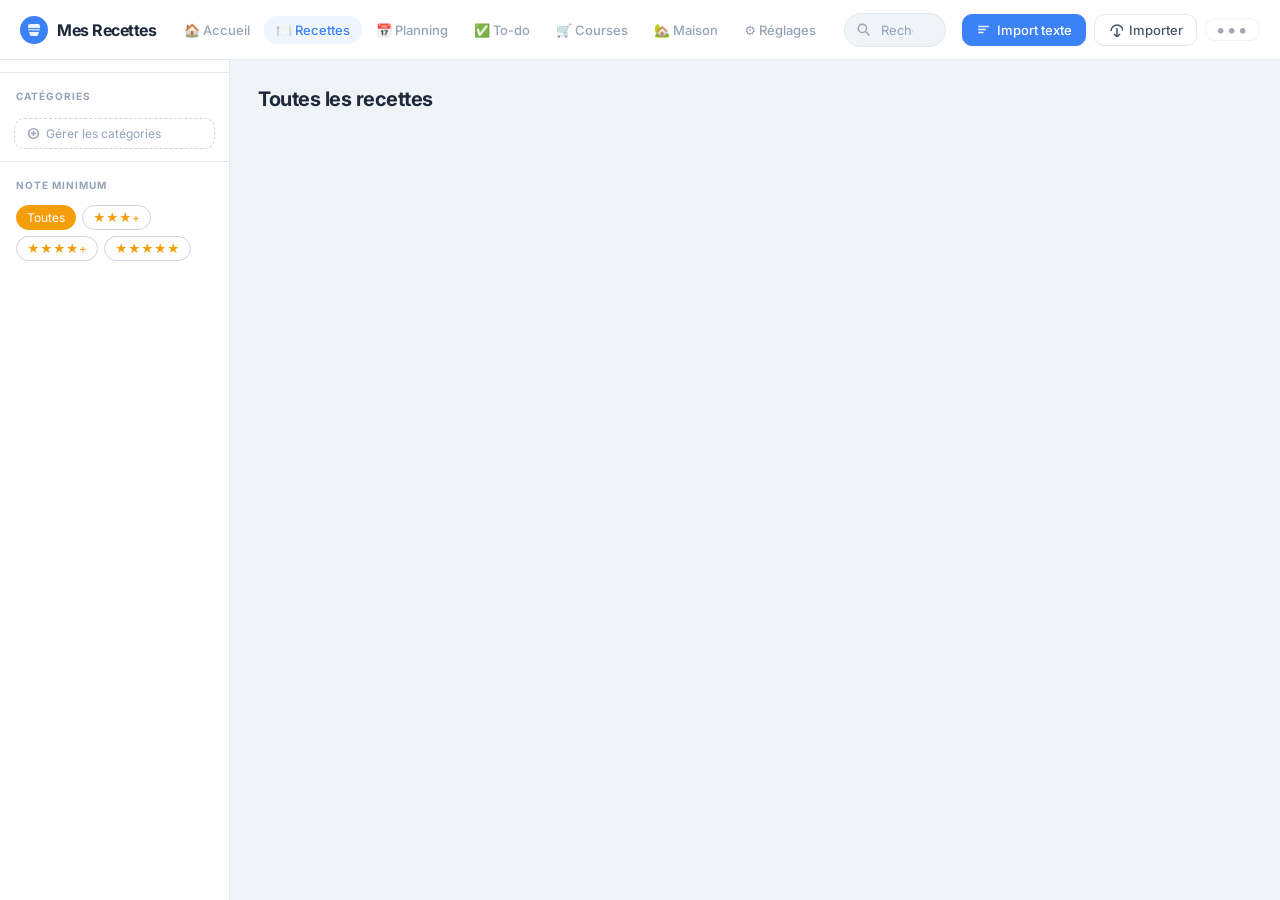
==== commit 2570ead1: "h" ====
--- a/index.html
+++ b/index.html
@@ -35,10 +35,13 @@
   </div>
 
   <nav class="header-nav">
-    <button class="nav-tab active" data-view="recipes">Recettes</button>
-    <button class="nav-tab" data-view="planner">Planning</button>
+    <button class="nav-tab" data-view="home">🏠 Accueil</button>
+    <button class="nav-tab active" data-view="recipes">🍽️ Recettes</button>
+    <button class="nav-tab" data-view="planner">📅 Planning</button>
+    <button class="nav-tab" data-view="todo">✅ To-do</button>
     <button class="nav-tab" data-view="shop">🛒 Courses</button>
-    <button class="nav-tab" data-view="todo">✅ To-do</button>
+    <button class="nav-tab" data-view="maison">🏡 Maison</button>
+    <button class="nav-tab" data-view="settings">⚙️ Réglages</button>
   </nav>
 
   <div class="header-search">
@@ -144,6 +147,11 @@
   <!-- MAIN -->
   <main class="main" id="main">
 
+    <!-- VUE ACCUEIL (desktop) -->
+    <div id="view-home" style="display:none">
+      <div id="home-container"></div>
+    </div>
+
     <div id="view-recipes">
       <div class="quick-filter-strip" id="quick-filter-strip"></div>
       <div class="main-topbar">
@@ -191,6 +199,18 @@
       <div class="settings-view">
 
         <div class="settings-section">
+          <div class="settings-section-title">🏡 Maison secondaire</div>
+          <button class="settings-row" onclick="switchView('maison')">
+            <span class="settings-row-icon">🏡</span>
+            <span class="settings-row-text">
+              <span class="settings-row-label">Inventaire des pièces</span>
+              <span class="settings-row-desc">Photos et contenu de chaque pièce</span>
+            </span>
+            <span class="settings-row-arrow">›</span>
+          </button>
+        </div>
+
+        <div class="settings-section">
           <div class="settings-section-title">Recettes</div>
           <button class="settings-row" onclick="openImportTab('url')">
             <span class="settings-row-icon">🔗</span>
@@ -271,24 +291,20 @@
         </div>
 
         <div class="settings-section">
-          <div class="settings-section-title">Maison secondaire</div>
-          <button class="settings-row" onclick="switchView('maison')">
-            <span class="settings-row-icon">🏡</span>
-            <span class="settings-row-text">
-              <span class="settings-row-label">Inventaire</span>
-              <span class="settings-row-desc">Photos et contenu de chaque pièce</span>
-            </span>
-            <span class="settings-row-arrow">›</span>
-          </button>
-        </div>
-
-        <div class="settings-section">
           <div class="settings-section-title">Partage</div>
           <button class="settings-row" onclick="copyReadOnlyLink()">
-            <span class="settings-row-icon">👁️</span>
-            <span class="settings-row-text">
-              <span class="settings-row-label">Lien lecture seule</span>
-              <span class="settings-row-desc">Partager sans droits de modification</span>
+            <span class="settings-row-icon">🔗</span>
+            <span class="settings-row-text">
+              <span class="settings-row-label">Copier le lien de partage</span>
+              <span class="settings-row-desc">Lien unique — lecture seule, impossible d'éditer</span>
+            </span>
+            <span class="settings-row-arrow">›</span>
+          </button>
+          <button class="settings-row" onclick="regenerateShareToken()">
+            <span class="settings-row-icon">🔄</span>
+            <span class="settings-row-text">
+              <span class="settings-row-label">Régénérer le lien</span>
+              <span class="settings-row-desc">Invalide les anciens liens partagés</span>
             </span>
             <span class="settings-row-arrow">›</span>
           </button>
--- a/style.css
+++ b/style.css
@@ -1439,3 +1439,106 @@
   -webkit-tap-highlight-color: transparent;
 }
 .back-btn:active { background: var(--bg); }
+
+/* ── HOME DESKTOP ─────────────────────────────────────── */
+#view-home { height: 100%; min-height: calc(100vh - var(--header-h)); }
+.home-hero {
+  position: relative; height: 240px;
+  background: linear-gradient(135deg, #1e3a5f 0%, #f97316 100%);
+  background-size: cover; background-position: center;
+  display: flex; align-items: flex-end; overflow: hidden;
+}
+.home-hero-overlay {
+  background: linear-gradient(to top, rgba(0,0,0,.55) 0%, transparent 100%);
+  width: 100%; padding: 24px 28px 20px;
+}
+.home-title { color: #fff; font-size: 26px; font-weight: 800; margin: 0 0 4px; }
+.home-subtitle { color: rgba(255,255,255,.75); font-size: 14px; margin: 0; }
+.home-hero-change-btn {
+  position: absolute; top: 12px; right: 12px;
+  background: rgba(255,255,255,.2); backdrop-filter: blur(8px);
+  border: 1px solid rgba(255,255,255,.3); border-radius: 8px;
+  padding: 6px 10px; color: #fff; font-size: 16px;
+  cursor: pointer; -webkit-tap-highlight-color: transparent;
+}
+.home-hero-change-btn:hover { background: rgba(255,255,255,.3); }
+.home-cards {
+  display: grid; grid-template-columns: repeat(3, 1fr);
+  gap: 14px; padding: 20px 20px 32px;
+  max-width: 800px; margin: 0 auto;
+}
+.home-card {
+  display: flex; flex-direction: column; align-items: center;
+  gap: 6px; padding: 20px 12px;
+  background: var(--card-bg); border: 1px solid var(--border);
+  border-radius: 16px; cursor: pointer; text-align: center;
+  transition: transform .15s, box-shadow .15s;
+  -webkit-tap-highlight-color: transparent;
+}
+.home-card:hover { transform: translateY(-2px); box-shadow: 0 4px 16px rgba(0,0,0,.1); }
+.home-card:active { transform: scale(.97); }
+.home-card-icon { font-size: 32px; line-height: 1; }
+.home-card-label { font-size: 14px; font-weight: 700; color: var(--text-1); }
+.home-card-sub { font-size: 11px; color: var(--text-3); }
+@media (max-width: 768px) {
+  .home-cards { grid-template-columns: repeat(2, 1fr); gap: 10px; padding: 14px; }
+  .home-hero { height: 180px; }
+  .home-title { font-size: 20px; }
+}
+
+/* ── MAISON : MULTI-PHOTOS ────────────────────────────── */
+.maison-photos-section {
+  background: var(--card-bg); border: 1px solid var(--border);
+  border-radius: 14px; overflow: hidden;
+}
+.maison-photos-label {
+  padding: 12px 16px 8px; font-size: 11px; font-weight: 700;
+  text-transform: uppercase; letter-spacing: .5px; color: var(--text-3);
+}
+.maison-photos-grid {
+  display: grid; grid-template-columns: repeat(auto-fill, minmax(110px, 1fr));
+  gap: 8px; padding: 0 12px 8px;
+}
+.maison-photo-item {
+  position: relative; border-radius: 10px; overflow: hidden;
+  aspect-ratio: 1; background: var(--bg);
+}
+.maison-photo-item img {
+  width: 100%; height: 100%; object-fit: cover; display: block; cursor: zoom-in;
+}
+.maison-photo-item-date {
+  position: absolute; bottom: 0; left: 0; right: 0;
+  background: rgba(0,0,0,.5); color: #fff; font-size: 10px;
+  text-align: center; padding: 3px 4px;
+}
+.maison-photo-del {
+  position: absolute; top: 4px; right: 4px;
+  background: rgba(0,0,0,.55); color: #fff; border: none;
+  border-radius: 50%; width: 22px; height: 22px;
+  font-size: 11px; cursor: pointer; display: flex;
+  align-items: center; justify-content: center;
+  -webkit-tap-highlight-color: transparent;
+}
+.maison-photos-empty {
+  grid-column: 1/-1; text-align: center;
+  padding: 24px; font-size: 36px; color: var(--text-3);
+  line-height: 1.6;
+}
+.maison-photos-empty span { font-size: 13px; display: block; margin-top: 4px; }
+
+/* ── TODO : ÉCHÉANCES ─────────────────────────────────── */
+.todo-due-input {
+  border: 1.5px solid var(--border); border-radius: 8px;
+  padding: 6px 8px; font-size: 12px; font-family: inherit;
+  color: var(--text-2); background: var(--bg);
+  -webkit-appearance: none; width: 120px; flex-shrink: 0;
+}
+.todo-due-input:focus { outline: none; border-color: var(--primary); }
+.todo-due {
+  display: inline-flex; align-items: center;
+  font-size: 11px; padding: 2px 6px; border-radius: 99px;
+  background: #EFF6FF; color: #1D4ED8; margin-left: 6px;
+  vertical-align: middle; font-weight: 500;
+}
+.todo-due.overdue { background: #FEF2F2; color: #B91C1C; }
+.todo-due.soon    { background: #FFF7ED; color: #C2410C; }
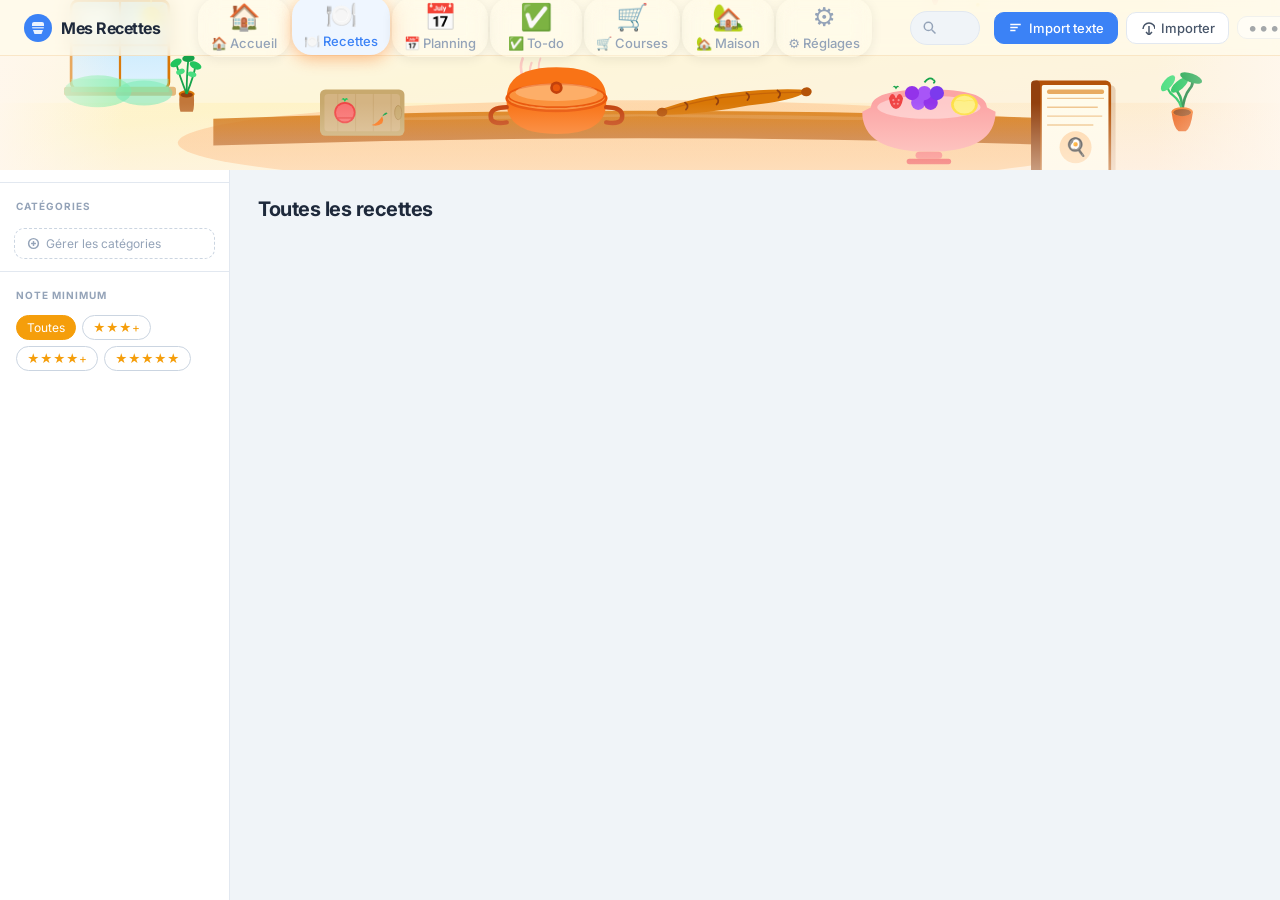
==== commit b06d0506: "n" ====
--- a/index.html
+++ b/index.html
@@ -18,6 +18,8 @@
 
 <!-- ═══════════ HEADER ═══════════ -->
 <header class="header">
+  <!-- Barre supérieure (logo + search + actions) — desktop uniquement -->
+  <div class="header-top-bar">
   <button class="hamburger" id="sidebar-toggle" aria-label="Menu">
     <span></span><span></span><span></span>
   </button>
--- a/style.css
+++ b/style.css
@@ -66,6 +66,81 @@
   border-bottom: 1px solid var(--border);
   display: flex; align-items: center; gap: 16px;
   padding: 0 20px;
+}
+
+/* ── DESKTOP : header illustré ── */
+@media (min-width: 769px) {
+  :root { --header-h: 170px; }
+
+  .header {
+    flex-direction: column; align-items: stretch; gap: 0;
+    height: var(--header-h);
+    background: url('home-bg.svg') center center / cover no-repeat;
+    border-bottom: none;
+    padding: 0;
+    overflow: hidden;
+  }
+
+  /* Barre top : logo + search + actions */
+  .header-top-bar {
+    display: flex; align-items: center; gap: 14px;
+    padding: 0 24px; height: 56px;
+    background: rgba(255,251,235,0.72);
+    backdrop-filter: blur(8px);
+    border-bottom: 1px solid rgba(217,119,6,0.15);
+    flex-shrink: 0;
+  }
+
+  /* Barre des onglets en bas du header */
+  .header-nav {
+    display: flex; gap: 8px; align-items: center; justify-content: center;
+    padding: 0 24px; height: 114px;
+    flex-wrap: nowrap; flex-shrink: 0;
+  }
+
+  .nav-tab {
+    display: flex; flex-direction: column; align-items: center; gap: 5px;
+    padding: 10px 18px; border-radius: 16px;
+    font-size: 13px; font-weight: 600;
+    background: rgba(255,255,255,0.72);
+    backdrop-filter: blur(10px);
+    border: 1.5px solid rgba(255,255,255,0.9);
+    box-shadow: 0 2px 12px rgba(0,0,0,0.08);
+    color: var(--text-2); transition: all .18s;
+    min-width: 92px;
+  }
+  .nav-tab::before {
+    font-size: 26px; line-height: 1;
+  }
+  .nav-tab[data-view="home"]::before    { content: "🏠"; }
+  .nav-tab[data-view="recipes"]::before { content: "🍽️"; }
+  .nav-tab[data-view="planner"]::before { content: "📅"; }
+  .nav-tab[data-view="todo"]::before    { content: "✅"; }
+  .nav-tab[data-view="shop"]::before    { content: "🛒"; }
+  .nav-tab[data-view="maison"]::before  { content: "🏡"; }
+  .nav-tab[data-view="settings"]::before{ content: "⚙️"; }
+
+  .nav-tab:hover {
+    background: rgba(255,255,255,0.92);
+    transform: translateY(-2px);
+    box-shadow: 0 6px 20px rgba(0,0,0,0.12);
+    color: var(--text-1);
+  }
+  .nav-tab.active {
+    background: var(--primary);
+    color: white;
+    border-color: var(--primary);
+    box-shadow: 0 4px 16px rgba(249,115,22,0.45);
+    transform: translateY(-2px);
+  }
+
+  /* Le hamburger reste caché sur desktop */
+  .hamburger { display: none !important; }
+
+  /* header-search reste dans la top bar */
+  .header-search { max-width: 340px; flex: 1; }
+  .header-actions { margin-left: auto; flex-shrink: 0; }
+  .header-brand { flex-shrink: 0; }
 }
 
 .hamburger {
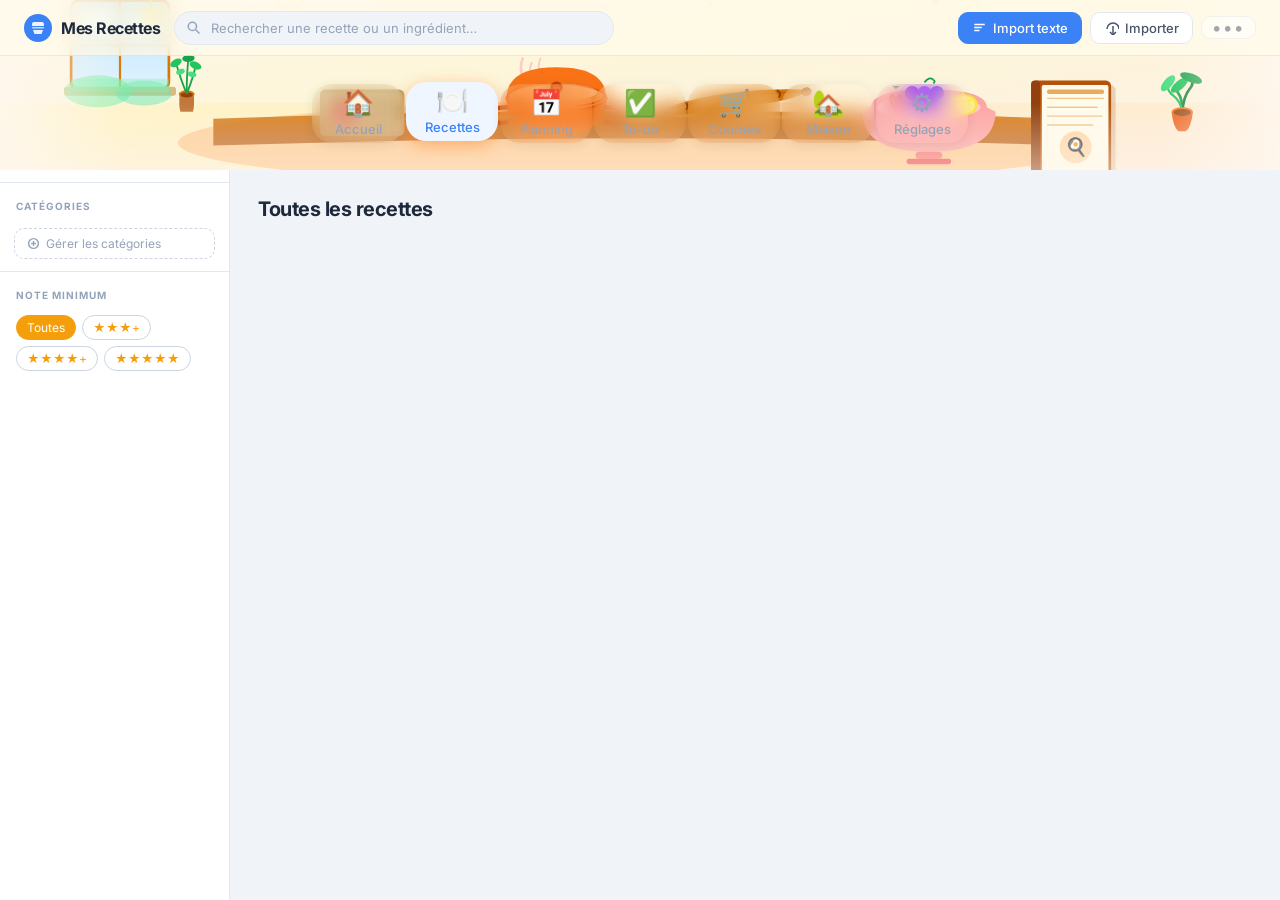
==== commit 2788283b: "p" ====
--- a/index.html
+++ b/index.html
@@ -35,16 +35,6 @@
     </div>
     <span class="brand-name">Mes Recettes</span>
   </div>
-
-  <nav class="header-nav">
-    <button class="nav-tab" data-view="home">🏠 Accueil</button>
-    <button class="nav-tab active" data-view="recipes">🍽️ Recettes</button>
-    <button class="nav-tab" data-view="planner">📅 Planning</button>
-    <button class="nav-tab" data-view="todo">✅ To-do</button>
-    <button class="nav-tab" data-view="shop">🛒 Courses</button>
-    <button class="nav-tab" data-view="maison">🏡 Maison</button>
-    <button class="nav-tab" data-view="settings">⚙️ Réglages</button>
-  </nav>
 
   <div class="header-search">
     <svg class="search-ico" viewBox="0 0 20 20" fill="none" stroke="currentColor" stroke-width="2"><circle cx="8.5" cy="8.5" r="5.5"/><line x1="13" y1="13" x2="18" y2="18"/></svg>
@@ -79,6 +69,17 @@
     <!-- Badge courses (visible partout) -->
     <span class="cart-badge-standalone" id="cart-badge"></span>
   </div>
+  </div><!-- fin .header-top-bar -->
+
+  <nav class="header-nav">
+    <button class="nav-tab" data-view="home">Accueil</button>
+    <button class="nav-tab active" data-view="recipes">Recettes</button>
+    <button class="nav-tab" data-view="planner">Planning</button>
+    <button class="nav-tab" data-view="todo">To-do</button>
+    <button class="nav-tab" data-view="shop">Courses</button>
+    <button class="nav-tab" data-view="maison">Maison</button>
+    <button class="nav-tab" data-view="settings">Réglages</button>
+  </nav>
 </header>
 
 <!-- ═══════════ APP BODY ═══════════ -->
--- a/style.css
+++ b/style.css
@@ -1617,3 +1617,30 @@
 }
 .todo-due.overdue { background: #FEF2F2; color: #B91C1C; }
 .todo-due.soon    { background: #FFF7ED; color: #C2410C; }
+
+/* ── HEADER-TOP-BAR : visible seulement desktop ──────── */
+.header-top-bar {
+  display: none; /* caché sur mobile, affiché sur desktop via media */
+}
+@media (min-width: 769px) {
+  .header-top-bar {
+    display: flex; align-items: center; gap: 14px;
+    width: 100%;
+  }
+}
+
+/* Sur mobile : le header revient à la normale */
+@media (max-width: 768px) {
+  :root { --header-h: 60px; }
+  .header {
+    flex-direction: row; flex-wrap: nowrap;
+    height: var(--header-h);
+    background: var(--surface) !important;
+    border-bottom: 1px solid var(--border);
+    padding: 0 16px; gap: 12px;
+    overflow: visible;
+  }
+  .header-nav { display: none !important; }
+  .header-brand, .header-search, .header-actions { display: flex; }
+  .hamburger { display: flex !important; }
+}
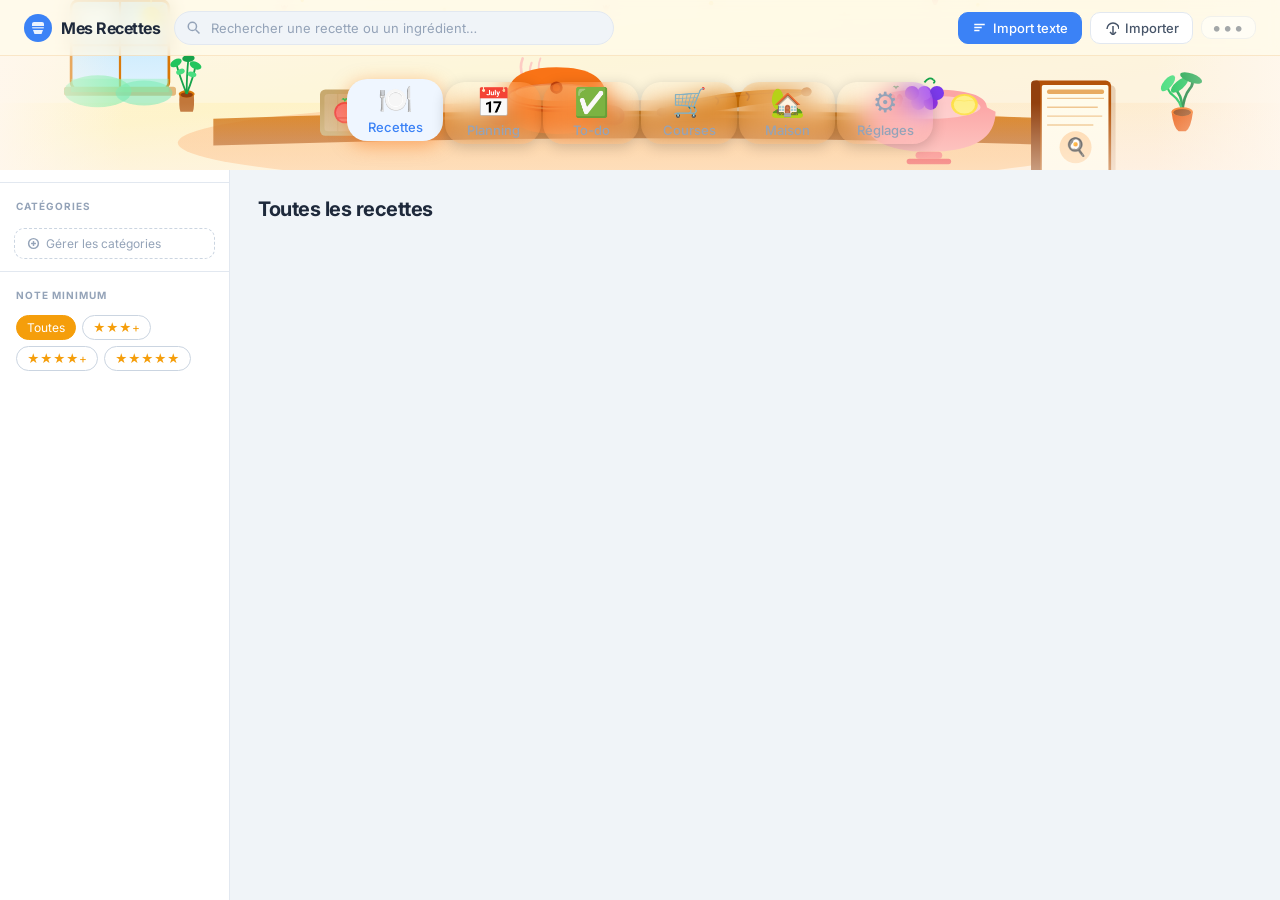
==== commit 57411f83: "p" ====
--- a/index.html
+++ b/index.html
@@ -72,7 +72,6 @@
   </div><!-- fin .header-top-bar -->
 
   <nav class="header-nav">
-    <button class="nav-tab" data-view="home">Accueil</button>
     <button class="nav-tab active" data-view="recipes">Recettes</button>
     <button class="nav-tab" data-view="planner">Planning</button>
     <button class="nav-tab" data-view="todo">To-do</button>
@@ -149,11 +148,6 @@
 
   <!-- MAIN -->
   <main class="main" id="main">
-
-    <!-- VUE ACCUEIL (desktop) -->
-    <div id="view-home" style="display:none">
-      <div id="home-container"></div>
-    </div>
 
     <div id="view-recipes">
       <div class="quick-filter-strip" id="quick-filter-strip"></div>
--- a/style.css
+++ b/style.css
@@ -93,26 +93,25 @@
 
   /* Barre des onglets en bas du header */
   .header-nav {
-    display: flex; gap: 8px; align-items: center; justify-content: center;
+    display: flex; gap: 10px; align-items: center; justify-content: center;
     padding: 0 24px; height: 114px;
     flex-wrap: nowrap; flex-shrink: 0;
   }
 
   .nav-tab {
-    display: flex; flex-direction: column; align-items: center; gap: 5px;
-    padding: 10px 18px; border-radius: 16px;
-    font-size: 13px; font-weight: 600;
-    background: rgba(255,255,255,0.72);
-    backdrop-filter: blur(10px);
-    border: 1.5px solid rgba(255,255,255,0.9);
-    box-shadow: 0 2px 12px rgba(0,0,0,0.08);
-    color: var(--text-2); transition: all .18s;
-    min-width: 92px;
+    display: flex; flex-direction: column; align-items: center; gap: 6px;
+    padding: 12px 22px; border-radius: 16px;
+    font-size: 14px; font-weight: 700;
+    background: rgba(255,255,255,0.93);
+    backdrop-filter: blur(12px);
+    border: 2px solid rgba(255,255,255,1);
+    box-shadow: 0 3px 14px rgba(0,0,0,0.18);
+    color: #1C1917; transition: all .18s;
+    min-width: 96px;
   }
   .nav-tab::before {
-    font-size: 26px; line-height: 1;
+    font-size: 28px; line-height: 1;
   }
-  .nav-tab[data-view="home"]::before    { content: "🏠"; }
   .nav-tab[data-view="recipes"]::before { content: "🍽️"; }
   .nav-tab[data-view="planner"]::before { content: "📅"; }
   .nav-tab[data-view="todo"]::before    { content: "✅"; }
@@ -121,17 +120,17 @@
   .nav-tab[data-view="settings"]::before{ content: "⚙️"; }
 
   .nav-tab:hover {
-    background: rgba(255,255,255,0.92);
-    transform: translateY(-2px);
-    box-shadow: 0 6px 20px rgba(0,0,0,0.12);
-    color: var(--text-1);
+    background: rgba(255,255,255,1);
+    transform: translateY(-3px);
+    box-shadow: 0 8px 24px rgba(0,0,0,0.18);
+    color: var(--primary);
   }
   .nav-tab.active {
     background: var(--primary);
     color: white;
     border-color: var(--primary);
-    box-shadow: 0 4px 16px rgba(249,115,22,0.45);
-    transform: translateY(-2px);
+    box-shadow: 0 4px 18px rgba(249,115,22,0.5);
+    transform: translateY(-3px);
   }
 
   /* Le hamburger reste caché sur desktop */
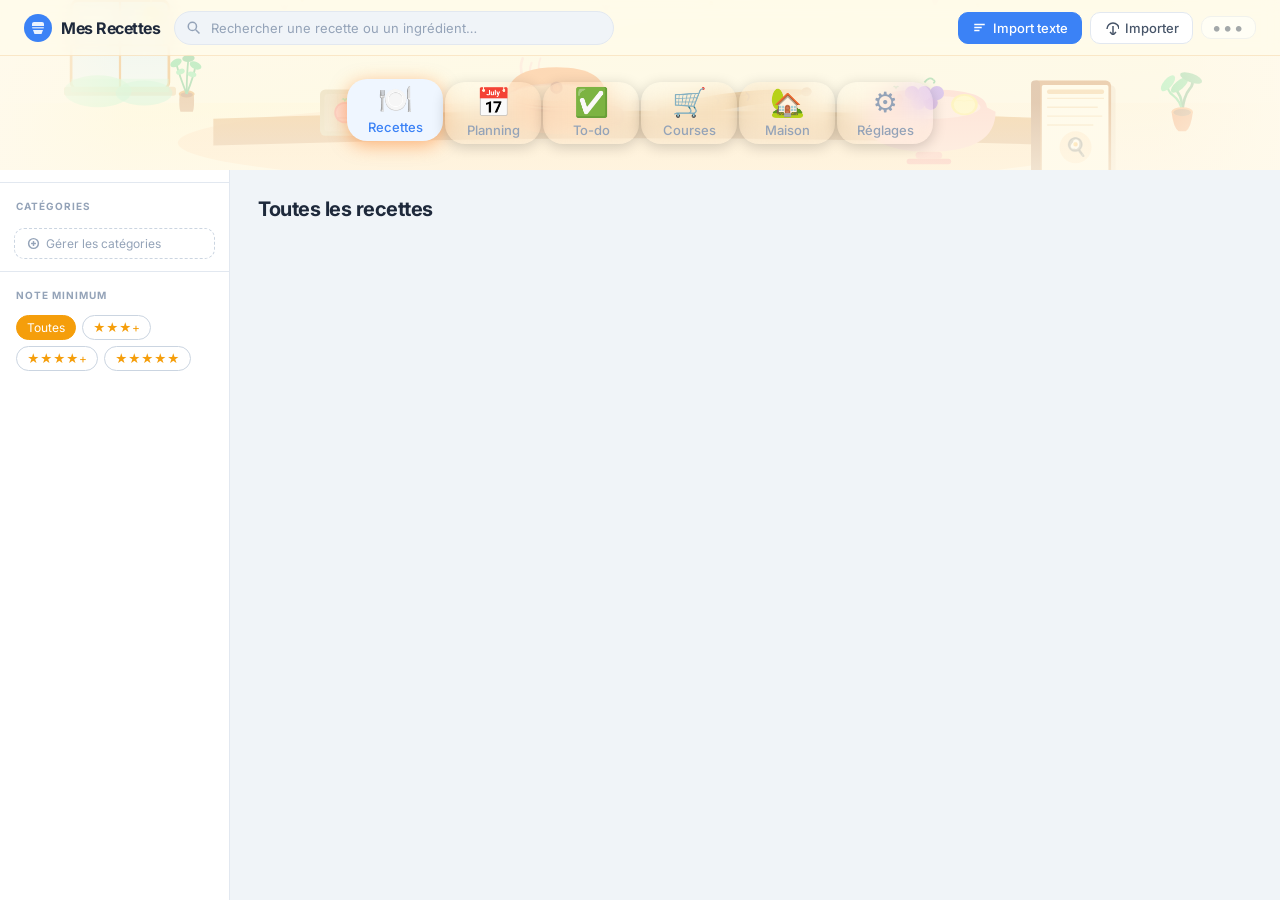
==== commit bd765b6f: "p" ====
--- a/index.html
+++ b/index.html
@@ -288,20 +288,28 @@
         </div>
 
         <div class="settings-section">
-          <div class="settings-section-title">Partage</div>
+          <div class="settings-section-title">Partage &amp; sécurité</div>
           <button class="settings-row" onclick="copyReadOnlyLink()">
             <span class="settings-row-icon">🔗</span>
             <span class="settings-row-text">
               <span class="settings-row-label">Copier le lien de partage</span>
-              <span class="settings-row-desc">Lien unique — lecture seule, impossible d'éditer</span>
-            </span>
-            <span class="settings-row-arrow">›</span>
-          </button>
-          <button class="settings-row" onclick="regenerateShareToken()">
-            <span class="settings-row-icon">🔄</span>
-            <span class="settings-row-text">
-              <span class="settings-row-label">Régénérer le lien</span>
-              <span class="settings-row-desc">Invalide les anciens liens partagés</span>
+              <span class="settings-row-desc">L'URL normale — sans PIN, lecture seule uniquement</span>
+            </span>
+            <span class="settings-row-arrow">›</span>
+          </button>
+          <button class="settings-row" onclick="setEditPin()">
+            <span class="settings-row-icon">🔒</span>
+            <span class="settings-row-text">
+              <span class="settings-row-label" id="pin-label">Définir un code PIN</span>
+              <span class="settings-row-desc" id="pin-desc">Protège l'édition — les visiteurs voient les recettes sans pouvoir modifier</span>
+            </span>
+            <span class="settings-row-arrow">›</span>
+          </button>
+          <button class="settings-row" id="lock-btn" onclick="lockEdit()" style="display:none">
+            <span class="settings-row-icon">🔓</span>
+            <span class="settings-row-text">
+              <span class="settings-row-label">Verrouiller l'édition</span>
+              <span class="settings-row-desc">Repasser en mode lecture seule</span>
             </span>
             <span class="settings-row-arrow">›</span>
           </button>
--- a/style.css
+++ b/style.css
@@ -75,7 +75,9 @@
   .header {
     flex-direction: column; align-items: stretch; gap: 0;
     height: var(--header-h);
-    background: url('home-bg.svg') center center / cover no-repeat;
+    background:
+      linear-gradient(rgba(255,251,235,0.75), rgba(255,251,235,0.75)),
+      url('home-bg.svg') center center / cover no-repeat;
     border-bottom: none;
     padding: 0;
     overflow: hidden;
@@ -228,6 +230,11 @@
   height: calc(100vh - var(--header-h));
   overflow: hidden;
 }
+/* Sidebar masquée sur desktop (vues hors recettes) */
+@media (min-width: 769px) {
+  .app-body.sidebar-hidden .sidebar { display: none; }
+  .app-body.sidebar-hidden .main { padding: 24px 48px; }
+}
 
 /* ── SIDEBAR OVERLAY (mobile) ──────────────────────────── */
 .sidebar-overlay {
@@ -1617,9 +1624,11 @@
 .todo-due.overdue { background: #FEF2F2; color: #B91C1C; }
 .todo-due.soon    { background: #FFF7ED; color: #C2410C; }
 
-/* ── HEADER-TOP-BAR : visible seulement desktop ──────── */
+/* ── HEADER-TOP-BAR ──────────────────────────────────── */
+/* Sur desktop : flex (géré dans @media min-width 769px ci-dessus) */
+/* Sur mobile : on affiche le contenu directement, la div est transparente */
 .header-top-bar {
-  display: none; /* caché sur mobile, affiché sur desktop via media */
+  display: contents; /* les enfants se comportent comme enfants directs du header */
 }
 @media (min-width: 769px) {
   .header-top-bar {
